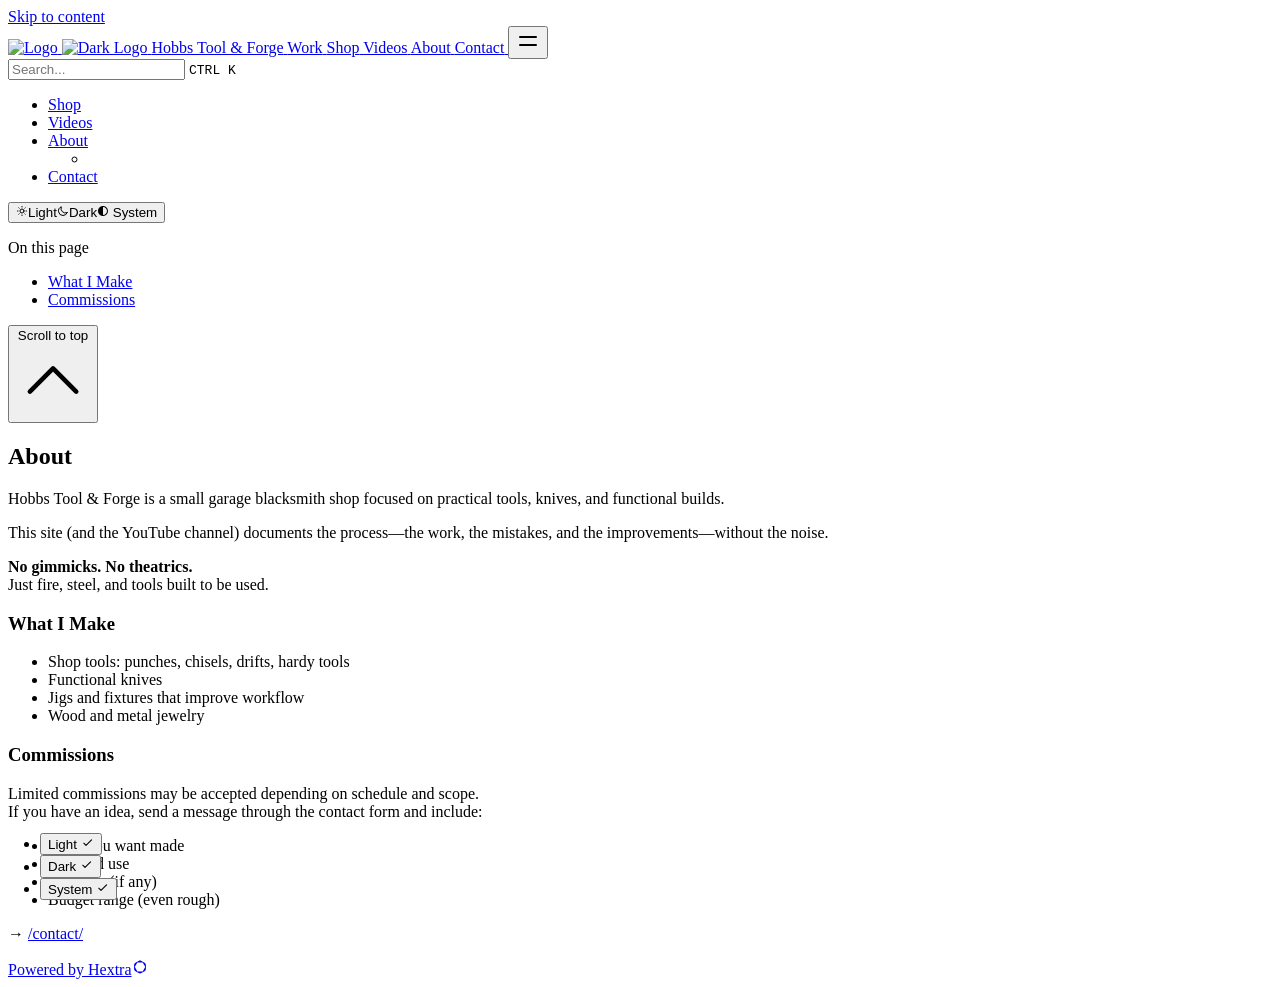
==== public/about/index.html @ 38ca65f3 "Initial Hobbs Tool & Forge site" ====
<!DOCTYPE html>
<html lang="en" dir="ltr"><head><script src="/livereload.js?mindelay=10&amp;v=2&amp;port=1313&amp;path=livereload" data-no-instant defer></script>
  <meta charset="utf-8" />
  <meta name="viewport" content="width=device-width, initial-scale=1.0" /><meta name="robots" content="noindex, nofollow" />
  <link rel="icon shortcut" href="/favicon.ico" sizes="32x32" />
<link rel="icon" href="/favicon.svg" type="image/svg+xml" id="favicon-svg" />
<link rel="icon" href="/favicon-16x16.png" type="image/png" sizes="16x16" />
<link rel="icon" href="/favicon-32x32.png" type="image/png" sizes="32x32" />
<link rel="apple-touch-icon" href="/apple-touch-icon.png" sizes="180x180" />
<link fetchpriority="low" href="/site.webmanifest" rel="manifest" />
<title>About – Hobbs Tool &amp; Forge</title>
  <meta name="description" content="About Hobbs Tool &amp; Forge" /><link rel="canonical" href="http://localhost:1313/about/" itemprop="url" />

<meta property="og:title" content="About">
<meta
  property="og:description"
  content="
    About Hobbs Tool &amp; Forge
  ">
<meta
  property="og:type"
  content="
    website
  ">
<meta property="og:url" content="http://localhost:1313/about/">


  <meta itemprop="name" content="About">
  <meta itemprop="description" content="About Hobbs Tool &amp; Forge">
  <meta itemprop="wordCount" content="110">
  <meta name="twitter:card" content="summary">
  <meta name="twitter:title" content="About">
  <meta name="twitter:description" content="About Hobbs Tool &amp; Forge">
<link href="/css/compiled/main.css" rel="stylesheet" />
    <link href="/css/variables.css" rel="stylesheet" />
    <link href="/css/custom.css" rel="stylesheet" />

  
<script src="/js/main-head.js" integrity=""></script>

  
  
  </head>
<body>
    <a href="#content" class="hx:sr-only hx:focus-visible:not-sr-only hx:focus-visible:fixed hx:focus-visible:z-50 hx:focus-visible:top-2 hx:focus-visible:left-2 hx:focus-visible:bg-primary-500 hx:focus-visible:text-white hx:focus-visible:px-4 hx:focus-visible:py-2 hx:focus-visible:rounded-md hx:focus-visible:text-sm hx:focus-visible:font-medium">Skip to content</a><div class="hextra-nav-container hx:sticky hx:top-0 hx:z-20 hx:w-full hx:bg-transparent hx:print:hidden">
  <div
    class="hextra-nav-container-blur hx:pointer-events-none hx:absolute hx:z-[-1] hx:h-full hx:w-full hx:bg-white hx:dark:bg-dark hx:shadow-[0_2px_4px_rgba(0,0,0,.02),0_1px_0_rgba(0,0,0,.06)] hx:contrast-more:shadow-[0_0_0_1px_#000] hx:dark:shadow-[0_-1px_0_rgba(255,255,255,.1)_inset] hx:contrast-more:dark:shadow-[0_0_0_1px_#fff]"
  ></div>

  <nav class="hextra-max-navbar-width hx:mx-auto hx:flex hx:items-center hx:justify-end hx:gap-2 hx:h-16 hx:px-6">
    <a class="hx:flex hx:items-center hx:hover:opacity-75 hx:ltr:mr-auto hx:rtl:ml-auto" href="/">
    <img class="hx:mr-2 hx:block hx:dark:hidden" src="/images/logo.svg" alt="Logo" height="20" width="20" />
    <img class="hx:mr-2 hx:hidden hx:dark:block" src="/images/logo.svg" alt="Dark Logo" height="20" width="20" />
    <span class="hx:mr-2 hx:font-extrabold hx:inline hx:select-none">Hobbs Tool &amp; Forge</span>
</a>
<a
  title=""
  href="/work"
  
  class="hx:text-sm hx:contrast-more:text-gray-700 hx:contrast-more:dark:text-gray-100 hx:relative hx:-ml-2 hx:hidden hx:whitespace-nowrap hx:p-2 hx:md:inline-flex hx:items-center hx:gap-1 hx:text-gray-600 hx:hover:text-gray-800 hx:dark:text-gray-400 hx:dark:hover:text-gray-200"
><span class="hx:text-center">Work</span>
</a><a
  title=""
  href="/shop"
  
  class="hx:text-sm hx:contrast-more:text-gray-700 hx:contrast-more:dark:text-gray-100 hx:relative hx:-ml-2 hx:hidden hx:whitespace-nowrap hx:p-2 hx:md:inline-flex hx:items-center hx:gap-1 hx:text-gray-600 hx:hover:text-gray-800 hx:dark:text-gray-400 hx:dark:hover:text-gray-200"
><span class="hx:text-center">Shop</span>
</a><a
  title=""
  href="/videos"
  
  class="hx:text-sm hx:contrast-more:text-gray-700 hx:contrast-more:dark:text-gray-100 hx:relative hx:-ml-2 hx:hidden hx:whitespace-nowrap hx:p-2 hx:md:inline-flex hx:items-center hx:gap-1 hx:text-gray-600 hx:hover:text-gray-800 hx:dark:text-gray-400 hx:dark:hover:text-gray-200"
><span class="hx:text-center">Videos</span>
</a><a
  title=""
  href="/about"
  
  class="hx:text-sm hx:contrast-more:text-gray-700 hx:contrast-more:dark:text-gray-100 hx:relative hx:-ml-2 hx:hidden hx:whitespace-nowrap hx:p-2 hx:md:inline-flex hx:items-center hx:gap-1 hx:font-medium"
><span class="hx:text-center">About</span>
</a><a
  title=""
  href="/contact"
  
  class="hx:text-sm hx:contrast-more:text-gray-700 hx:contrast-more:dark:text-gray-100 hx:relative hx:-ml-2 hx:hidden hx:whitespace-nowrap hx:p-2 hx:md:inline-flex hx:items-center hx:gap-1 hx:text-gray-600 hx:hover:text-gray-800 hx:dark:text-gray-400 hx:dark:hover:text-gray-200"
><span class="hx:text-center">Contact</span>
</a><button type="button" aria-label="Menu" aria-expanded="false" class="hextra-hamburger-menu hx:cursor-pointer hx:-mr-2 hx:rounded-sm hx:p-2 hx:active:bg-gray-400/20 hx:md:hidden hx:hextra-focus-visible-inset"><svg height=24 fill="none" viewBox="0 0 24 24" stroke="currentColor"><g><path stroke-linecap="round" stroke-linejoin="round" stroke-width="2" d="M4 8H20"></path></g><g><path stroke-linecap="round" stroke-linejoin="round" stroke-width="2" d="M4 16H20"></path></g></svg></button>
  </nav>
</div>

  <div class='hx:mx-auto hx:flex hextra-max-page-width'>
    <aside class="hextra-sidebar-container hx:flex hx:flex-col hx:print:hidden hx:md:top-16 hx:md:shrink-0 hx:md:w-64 hx:md:self-start hx:max-md:[transform:translate3d(0,-100%,0)] hx:md:sticky">
    <div class="hx:px-4 hx:pt-4 hx:md:hidden">
      <div class="hextra-search-wrapper hx:relative hx:md:w-64">
  <div class="hx:relative hx:flex hx:items-center hx:text-gray-900 hx:contrast-more:text-gray-800 hx:dark:text-gray-300 hx:contrast-more:dark:text-gray-300">
    <input
      placeholder="Search..."
      aria-label="Search..."
      class="hextra-search-input hx:hextra-focus-visible hx:block hx:w-full hx:appearance-none hx:rounded-lg hx:px-3 hx:py-2 hx:transition-colors hx:text-base hx:leading-tight hx:md:text-sm hx:bg-black/[.05] hx:dark:bg-gray-50/10 hx:focus-visible:bg-white hx:dark:focus-visible:bg-dark hx:placeholder:text-gray-500 hx:dark:placeholder:text-gray-400 hx:contrast-more:border hx:contrast-more:border-current"
      type="search"
      autocomplete="off"
      value=""
      spellcheck="false"
    />
    <kbd
      class="hx:absolute hx:my-1.5 hx:select-none hx:ltr:right-1.5 hx:rtl:left-1.5 hx:h-5 hx:rounded-sm hx:bg-white hx:px-1.5 hx:font-mono hx:text-[10px] hx:font-medium hx:text-gray-500 hx:border hx:border-gray-200 hx:dark:border-gray-100/20 hx:dark:bg-dark/50 hx:contrast-more:border-current hx:contrast-more:text-current hx:contrast-more:dark:border-current hx:items-center hx:gap-1 hx:transition-opacity hx:pointer-events-none hx:hidden hx:sm:flex"
    >
      CTRL K
    </kbd>
  </div>

  <div>
    <ul
      class="hextra-search-results hextra-scrollbar hx:hidden hx:border hx:border-gray-200 hx:bg-white hx:text-gray-100 hx:dark:border-neutral-800 hx:dark:bg-neutral-900 hx:absolute hx:top-full hx:z-20 hx:mt-2 hx:overflow-auto hx:overscroll-contain hx:rounded-xl hx:py-2.5 hx:shadow-xl hx:max-h-[min(calc(50vh-11rem-env(safe-area-inset-bottom)),400px)] hx:md:max-h-[min(calc(100vh-5rem-env(safe-area-inset-bottom)),400px)] hx:inset-x-0 hx:ltr:md:left-auto hx:rtl:md:right-auto hx:contrast-more:border hx:contrast-more:border-gray-900 hx:contrast-more:dark:border-gray-50 hx:w-screen hx:min-h-[100px] hx:max-w-[min(calc(100vw-2rem),calc(100%+20rem))]"
      aria-label="Search results"
      style="transition: max-height 0.2s ease 0s;"
    ></ul>
    <div class="hextra-search-status hx:sr-only" aria-live="polite" role="status"></div>
  </div>
</div>

    </div><div class="hextra-scrollbar hx:overflow-y-auto hx:overflow-x-hidden hx:p-4 hx:grow hx:md:h-[calc(100vh-var(--navbar-height)-var(--menu-height))]">
    <ul class="hx:flex hx:flex-col hx:gap-1 hx:md:hidden">
      
      
          <li class=""><div class="hextra-sidebar-item hx:group hx:relative hx:flex hx:items-center" data-active="false">
    <a
      class="hx:flex hx:items-center hx:justify-between hx:gap-2 hx:grow hx:cursor-pointer hx:rounded-sm hx:px-2 hx:py-1.5 hx:text-sm hx:transition-colors [-webkit-tap-highlight-color:transparent] [-webkit-touch-callout:none]
      hx:hextra-focus-visible-inset
        hx:text-gray-500 hx:hover:bg-gray-100 hx:hover:text-gray-900 hx:contrast-more:border hx:contrast-more:border-transparent hx:contrast-more:text-gray-900 hx:contrast-more:hover:border-gray-900 hx:dark:text-neutral-400 hx:dark:hover:bg-primary-100/5 hx:dark:hover:text-gray-50 hx:contrast-more:dark:text-gray-50 hx:contrast-more:dark:hover:border-gray-50"
      href="/shop/"
      
    >
      <span class="hx:min-w-0 [word-break:break-word]">Shop</span>
    </a>
  </div></li>
          <li class=""><div class="hextra-sidebar-item hx:group hx:relative hx:flex hx:items-center" data-active="false">
    <a
      class="hx:flex hx:items-center hx:justify-between hx:gap-2 hx:grow hx:cursor-pointer hx:rounded-sm hx:px-2 hx:py-1.5 hx:text-sm hx:transition-colors [-webkit-tap-highlight-color:transparent] [-webkit-touch-callout:none]
      hx:hextra-focus-visible-inset
        hx:text-gray-500 hx:hover:bg-gray-100 hx:hover:text-gray-900 hx:contrast-more:border hx:contrast-more:border-transparent hx:contrast-more:text-gray-900 hx:contrast-more:hover:border-gray-900 hx:dark:text-neutral-400 hx:dark:hover:bg-primary-100/5 hx:dark:hover:text-gray-50 hx:contrast-more:dark:text-gray-50 hx:contrast-more:dark:hover:border-gray-50"
      href="/videos/"
      
    >
      <span class="hx:min-w-0 [word-break:break-word]">Videos</span>
    </a>
  </div></li>
          <li class="open"><div class="hextra-sidebar-item hx:group hx:relative hx:flex hx:items-center" data-active="true">
    <a
      class="hx:flex hx:items-center hx:justify-between hx:gap-2 hx:grow hx:cursor-pointer hx:rounded-sm hx:px-2 hx:py-1.5 hx:text-sm hx:transition-colors [-webkit-tap-highlight-color:transparent] [-webkit-touch-callout:none]
      hx:hextra-focus-visible-inset
        hextra-sidebar-active-item hx:bg-primary-100 hx:font-semibold hx:text-primary-800 hx:contrast-more:border hx:contrast-more:border-primary-500 hx:dark:bg-primary-400/10 hx:dark:text-primary-600 hx:contrast-more:dark:border-primary-500"
      href="/about/"
      
    >
      <span class="hx:min-w-0 [word-break:break-word]">About</span>
    </a>
  </div>
  
    <ul class='hx:flex hx:flex-col hx:gap-1 hx:relative hx:before:absolute hx:before:inset-y-1 hx:before:w-px hx:before:bg-gray-200 hx:before:content-[""] hx:dark:before:bg-neutral-800 hx:ltr:pl-3 hx:ltr:before:left-0 hx:rtl:pr-3 hx:rtl:before:right-0 hx:ltr:ml-3 hx:rtl:mr-3'><li>
              <a
                href="#"
                class="hx:flex hx:rounded-sm hx:px-2 hx:py-1.5 hx:text-sm hx:transition-colors [word-break:break-word] hx:cursor-pointer [-webkit-tap-highlight-color:transparent] [-webkit-touch-callout:none] hx:contrast-more:border hx:gap-2 hx:before:opacity-25 hx:before:content-['#'] hx:text-gray-500 hx:hover:bg-gray-100 hx:hover:text-gray-900 hx:dark:text-neutral-400 hx:dark:hover:bg-primary-100/5 hx:dark:hover:text-gray-50 hx:contrast-more:text-gray-900 hx:contrast-more:dark:text-gray-50 hx:contrast-more:border-transparent hx:contrast-more:hover:border-gray-900 hx:contrast-more:dark:hover:border-gray-50"
              ></a>
            </li>
          </ul>
  </li>
          <li class=""><div class="hextra-sidebar-item hx:group hx:relative hx:flex hx:items-center" data-active="false">
    <a
      class="hx:flex hx:items-center hx:justify-between hx:gap-2 hx:grow hx:cursor-pointer hx:rounded-sm hx:px-2 hx:py-1.5 hx:text-sm hx:transition-colors [-webkit-tap-highlight-color:transparent] [-webkit-touch-callout:none]
      hx:hextra-focus-visible-inset
        hx:text-gray-500 hx:hover:bg-gray-100 hx:hover:text-gray-900 hx:contrast-more:border hx:contrast-more:border-transparent hx:contrast-more:text-gray-900 hx:contrast-more:hover:border-gray-900 hx:dark:text-neutral-400 hx:dark:hover:bg-primary-100/5 hx:dark:hover:text-gray-50 hx:contrast-more:dark:text-gray-50 hx:contrast-more:dark:hover:border-gray-50"
      href="/contact/"
      
    >
      <span class="hx:min-w-0 [word-break:break-word]">Contact</span>
    </a>
  </div></li>
    </ul>

    <ul class="hx:flex hx:flex-col hx:gap-1 hx:max-md:hidden">
        
        
      </ul>
    </div>
  
  
    <div class="  hx:sticky hx:bottom-0 hx:max-h-(--menu-height) hx:bg-white hx:dark:bg-dark hx:mx-4 hx:py-4 hx:shadow-[0_-12px_16px_#fff] hx:flex hx:items-center hx:gap-2 hx:border-gray-200 hx:dark:border-neutral-800 hx:dark:shadow-[0_-12px_16px_#111] hx:contrast-more:border-neutral-400 hx:contrast-more:shadow-none hx:contrast-more:dark:shadow-none hx:border-t" data-toggle-animation="show"><div class="hx:flex hx:grow hx:flex-col"><div class="hx:flex hx:justify-items-start hx:group" data-theme="light">
  <button
    title="Change theme"
    data-state="closed"
    data-location="bottom"
    class="hextra-theme-toggle hx:cursor-pointer hx:rounded-md hx:text-left hx:font-medium hx:h-7 hx:px-2 hx:text-xs hx:hover:bg-gray-100 hx:hover:text-gray-900 hx:dark:hover:bg-primary-100/5 hx:dark:hover:text-gray-50 hx:font-medium hx:text-gray-600 hx:transition-colors hx:dark:text-gray-400 hx:grow"
    type="button"
    aria-label="Change theme"
    aria-expanded="false"
    aria-haspopup="menu"
  >
    <div class="hx:flex hx:items-center hx:gap-2 hx:capitalize"><svg height=12 class="hx:group-data-[theme=dark]:hidden hx:group-data-[theme=system]:hidden" xmlns="http://www.w3.org/2000/svg" fill="none" viewBox="0 0 24 24" stroke-width="2" stroke="currentColor" aria-hidden="true"><path stroke-linecap="round" stroke-linejoin="round" d="M12 3v1m0 16v1m9-9h-1M4 12H3m15.364 6.364l-.707-.707M6.343 6.343l-.707-.707m12.728 0l-.707.707M6.343 17.657l-.707.707M16 12a4 4 0 11-8 0 4 4 0 018 0z"/></svg><span class="hx:group-data-[theme=dark]:hidden hx:group-data-[theme=system]:hidden">Light</span><svg height=12 class="hx:group-data-[theme=light]:hidden hx:group-data-[theme=system]:hidden" xmlns="http://www.w3.org/2000/svg" fill="none" viewBox="0 0 24 24" stroke-width="2" stroke="currentColor" aria-hidden="true"><path stroke-linecap="round" stroke-linejoin="round" d="M20.354 15.354A9 9 0 018.646 3.646 9.003 9.003 0 0012 21a9.003 9.003 0 008.354-5.646z"/></svg><span class="hx:group-data-[theme=light]:hidden hx:group-data-[theme=system]:hidden">Dark</span><svg height=12 class="hx:group-data-[theme=dark]:hidden hx:group-data-[theme=light]:hidden" xmlns="http://www.w3.org/2000/svg" viewBox="0 0 24 24"  fill="currentColor">
  <path d="M 11.996094,2 C 6.4986225,2.0192368 2.03125,6.5024993 2.03125,12 c 0,5.497501 4.4673725,9.980763 9.964844,10 H 12 12.0039 c 5.497471,-0.01924 9.964844,-4.502499 9.964844,-10 0,-5.4975007 -4.467373,-9.9807632 -9.964844,-10 H 12 Z M 12,4 c 4.417218,0.017598 7.96875,3.5822356 7.96875,8 0,4.417764 -3.551532,7.982402 -7.96875,8 z" />
</svg>
<span class="hx:group-data-[theme=dark]:hidden hx:group-data-[theme=light]:hidden">System</span></div>
  </button>
  <ul
    class="hextra-theme-toggle-options hx:hidden hx:z-20 hx:max-h-64 hx:overflow-auto hx:rounded-lg hx:border hx:border-gray-200 hx:bg-white hx:p-1 hx:text-sm hx:shadow-lg hx:dark:border-neutral-700 hx:dark:bg-neutral-900"
    style="position: fixed; inset: auto auto 0px 0px; margin: 0px; min-width: 100px;"
    data-theme="light"
    role="menu"
  >
    <li role="none" class="hx:flex hx:flex-col">
      <button
        type="button"
        role="menuitemradio"
        aria-checked="true"
        tabindex="-1"
        data-item="light"
        class="hx:text-gray-700 hx:dark:text-gray-300 hx:hover:bg-gray-100 hx:hover:text-gray-900 hx:dark:hover:bg-neutral-800 hx:dark:hover:text-gray-100 hx:relative hx:cursor-pointer hx:whitespace-nowrap hx:rounded-sm hx:py-1.5 hx:transition-colors hx:ltr:pl-3 hx:ltr:pr-9 hx:rtl:pr-3 hx:rtl:pl-9 hx:text-left hx:w-full hx:bg-transparent hx:border-0"
      >
        Light
         <span class="hx:absolute hx:inset-y-0 hx:flex hx:items-center hx:ltr:right-3 hx:rtl:left-3 hx:group-data-[theme=dark]:hidden hx:group-data-[theme=system]:hidden"><svg height=1em width=1em xmlns="http://www.w3.org/2000/svg" fill="none" viewBox="0 0 24 24" stroke-width="2" stroke="currentColor" aria-hidden="true"><path stroke-linecap="round" stroke-linejoin="round" d="M5 13l4 4L19 7"/></svg></span>
      </button>
    </li>
    <li role="none" class="hx:flex hx:flex-col">
      <button
        type="button"
        role="menuitemradio"
        aria-checked="false"
        tabindex="-1"
        data-item="dark"
        class="hx:text-gray-700 hx:dark:text-gray-300 hx:hover:bg-gray-100 hx:hover:text-gray-900 hx:dark:hover:bg-neutral-800 hx:dark:hover:text-gray-100 hx:relative hx:cursor-pointer hx:whitespace-nowrap hx:rounded-sm hx:py-1.5 hx:transition-colors hx:ltr:pl-3 hx:ltr:pr-9 hx:rtl:pr-3 hx:rtl:pl-9 hx:text-left hx:w-full hx:bg-transparent hx:border-0"
      >
        Dark
         <span class="hx:absolute hx:inset-y-0 hx:flex hx:items-center hx:ltr:right-3 hx:rtl:left-3 hx:group-data-[theme=light]:hidden hx:group-data-[theme=system]:hidden"><svg height=1em width=1em xmlns="http://www.w3.org/2000/svg" fill="none" viewBox="0 0 24 24" stroke-width="2" stroke="currentColor" aria-hidden="true"><path stroke-linecap="round" stroke-linejoin="round" d="M5 13l4 4L19 7"/></svg></span>
      </button>
    </li>
    <li role="none" class="hx:flex hx:flex-col">
      <button
        type="button"
        role="menuitemradio"
        aria-checked="false"
        tabindex="-1"
        data-item="system"
        class="hx:text-gray-700 hx:dark:text-gray-300 hx:hover:bg-gray-100 hx:hover:text-gray-900 hx:dark:hover:bg-neutral-800 hx:dark:hover:text-gray-100 hx:relative hx:cursor-pointer hx:whitespace-nowrap hx:rounded-sm hx:py-1.5 hx:transition-colors hx:ltr:pl-3 hx:ltr:pr-9 hx:rtl:pr-3 hx:rtl:pl-9 hx:text-left hx:w-full hx:bg-transparent hx:border-0"
      >
        System
         <span class="hx:absolute hx:inset-y-0 hx:flex hx:items-center hx:ltr:right-3 hx:rtl:left-3 hx:group-data-[theme=dark]:hidden hx:group-data-[theme=light]:hidden"><svg height=1em width=1em xmlns="http://www.w3.org/2000/svg" fill="none" viewBox="0 0 24 24" stroke-width="2" stroke="currentColor" aria-hidden="true"><path stroke-linecap="round" stroke-linejoin="round" d="M5 13l4 4L19 7"/></svg></span>
      </button>
    </li>
  </ul>
</div>
</div></div></aside>
    
<nav class="hextra-toc hx:order-last hx:hidden hx:w-64 hx:shrink-0 hx:xl:block hx:print:hidden hx:px-4" aria-label="Table of contents">
    <div class="hextra-scrollbar hx:sticky hx:top-16 hx:overflow-y-auto hx:pr-4 hx:pt-6 hx:text-sm [hyphens:auto] hx:max-h-[calc(100vh-var(--navbar-height)-env(safe-area-inset-bottom))] hx:ltr:-mr-4 hx:rtl:-ml-4"><p class="hx:mb-4 hx:font-semibold hx:tracking-tight">On this page</p><ul>
      <li class="hx:my-2 hx:scroll-my-6 hx:scroll-py-6">
        <a class="hx:ltr:pl-4 hx:rtl:pr-4 hx:inline-block hx:rounded-sm hx:text-gray-500 hx:hover:text-gray-900 hx:dark:text-gray-400 hx:dark:hover:text-gray-300 hx:contrast-more:text-gray-900 hx:contrast-more:underline hx:contrast-more:dark:text-gray-50 hx:w-full hx:wrap-break-word hx:hextra-focus-visible-inset" href="#what-i-make">What I Make
        </a>
      </li>
      <li class="hx:my-2 hx:scroll-my-6 hx:scroll-py-6">
        <a class="hx:ltr:pl-4 hx:rtl:pr-4 hx:inline-block hx:rounded-sm hx:text-gray-500 hx:hover:text-gray-900 hx:dark:text-gray-400 hx:dark:hover:text-gray-300 hx:contrast-more:text-gray-900 hx:contrast-more:underline hx:contrast-more:dark:text-gray-50 hx:w-full hx:wrap-break-word hx:hextra-focus-visible-inset" href="#commissions">Commissions
        </a>
      </li></ul>
      <div class="hx:mt-8 hx:border-t hx:bg-white hx:pt-8 hx:shadow-[0_-12px_16px_white] hx:dark:bg-dark hx:dark:shadow-[0_-12px_16px_#111] hx:sticky hx:bottom-0 hx:flex hx:flex-col hx:items-start hx:gap-2 hx:pb-8 hx:border-gray-200 hx:dark:border-neutral-800 hx:contrast-more:border-t hx:contrast-more:border-neutral-400 hx:contrast-more:shadow-none hx:contrast-more:dark:border-neutral-400">
        <button id="backToTop" tabindex="-1" onClick="scrollUp();" class="hx:cursor-pointer hx:transition-all hx:duration-75 hx:opacity-0 hx:text-xs hx:font-medium hx:text-gray-500 hx:hover:text-gray-900 hx:dark:text-gray-400 hx:dark:hover:text-gray-100 hx:contrast-more:text-gray-800 hx:contrast-more:dark:text-gray-50">
          <span>Scroll to top</span>
          <svg xmlns="http://www.w3.org/2000/svg" fill="none" viewBox="0 0 24 24" stroke-width="1.5" stroke="currentColor" aria-hidden="true" focusable="false" class="hx:inline hx:ltr:ml-1 hx:rtl:mr-1 hx:h-3.5 hx:w-3.5 hx:rounded-full hx:border hx:border-gray-500 hx:hover:border-gray-900 hx:dark:border-gray-400 hx:dark:hover:border-gray-100 hx:contrast-more:border-gray-800 hx:contrast-more:dark:border-gray-50">
            <path stroke-linecap="round" stroke-linejoin="round" d="M4.5 15.75l7.5-7.5 7.5 7.5" />
          </svg>
        </button>
      </div>
    </div>
  </nav>


    <article class="hx:w-full hx:break-words hx:flex hx:min-h-[calc(100vh-var(--navbar-height))] hx:min-w-0 hx:justify-center hx:pb-8 hx:pr-[calc(env(safe-area-inset-right)-1.5rem)]">
      <main id="content" class="hx:w-full hx:min-w-0 hextra-max-content-width hx:px-6 hx:pt-4 hx:md:px-12">
        
        <div class="content">
          <h1>About</h1>
          <p>Hobbs Tool &amp; Forge is a small garage blacksmith shop focused on practical tools, knives, and functional builds.</p>
<p>This site (and the YouTube channel) documents the process—the work, the mistakes, and the improvements—without the noise.</p>
<p><strong>No gimmicks. No theatrics.</strong><br>
Just fire, steel, and tools built to be used.</p>
<h3>What I Make<span class="hx:absolute hx:-mt-20" id="what-i-make"></span>
    <a href="#what-i-make" class="subheading-anchor" aria-label="Permalink for this section"></a></h3><ul>
<li>Shop tools: punches, chisels, drifts, hardy tools</li>
<li>Functional knives</li>
<li>Jigs and fixtures that improve workflow</li>
<li>Wood and metal jewelry</li>
</ul>
<h3>Commissions<span class="hx:absolute hx:-mt-20" id="commissions"></span>
    <a href="#commissions" class="subheading-anchor" aria-label="Permalink for this section"></a></h3><p>Limited commissions may be accepted depending on schedule and scope.<br>
If you have an idea, send a message through the contact form and include:</p>
<ul>
<li>What you want made</li>
<li>Intended use</li>
<li>Timeline (if any)</li>
<li>Budget range (even rough)</li>
</ul>
<p>→ <a href="/contact/">/contact/</a></p>

        </div>
        <div class="hx:mt-16"></div>
        <div class="hx:mt-16"></div>
        
      </main>
    </article>
  </div>

      <footer class="hextra-footer hx:bg-gray-100 hx:pb-[env(safe-area-inset-bottom)] hx:dark:bg-neutral-900 hx:print:bg-transparent"><div class="hextra-custom-footer hextra-max-footer-width hx:pl-[max(env(safe-area-inset-left),1.5rem)] hx:pr-[max(env(safe-area-inset-right),1.5rem)] hx:text-gray-600 hx:dark:text-gray-400"></div><div
      class="hextra-max-footer-width hx:mx-auto hx:flex hx:justify-center hx:py-12 hx:pl-[max(env(safe-area-inset-left),1.5rem)] hx:pr-[max(env(safe-area-inset-right),1.5rem)] hx:text-gray-600 hx:dark:text-gray-400 hx:md:justify-start"
    >
      <div class="hx:flex hx:w-full hx:flex-col hx:items-center hx:sm:items-start"><div class="hx:font-semibold"><a class="hx:flex hx:text-sm hx:items-center hx:gap-1 hx:text-current" target="_blank" rel="noopener noreferrer" title="Hextra GitHub Homepage" href="https://github.com/imfing/hextra">
    <span>Powered by Hextra<svg height=1em class="hx:inline-block hx:ltr:ml-1 hx:rtl:mr-1 hx:align-[-2.5px]" viewBox="0 0 180 180" xmlns="http://www.w3.org/2000/svg" fill="currentColor"><path fill-rule="evenodd" clip-rule="evenodd" d="m 105.50024,22.224647 c -9.59169,-5.537563 -21.40871,-5.537563 -31.000093,0 L 39.054693,42.689119 C 29.463353,48.226675 23.55484,58.460531 23.55484,69.535642 v 40.928918 c 0,11.07542 5.908513,21.3092 15.499853,26.84652 l 35.445453,20.46446 c 9.591313,5.53732 21.408404,5.53732 31.000094,0 l 35.44507,-20.46446 c 9.59131,-5.53732 15.49985,-15.7711 15.49985,-26.84652 V 69.535642 c 0,-11.075111 -5.90854,-21.308967 -15.49985,-26.846523 z M 34.112797,85.737639 c -1.384445,2.397827 -1.384445,5.352099 0,7.749927 l 24.781554,42.922974 c 1.38437,2.39783 3.942853,3.87496 6.711592,3.87496 h 49.563107 c 2.76905,0 5.3273,-1.47713 6.71144,-3.87496 l 24.78194,-42.922974 c 1.38414,-2.397828 1.38414,-5.3521 0,-7.749927 L 121.88049,42.814746 c -1.38414,-2.397828 -3.94239,-3.874964 -6.71144,-3.874964 H 65.605944 c -2.768739,0 -5.327223,1.477059 -6.711592,3.874964 z" style="stroke-width:0.774993" /></svg></span>
  </a></div></div>
    </div></footer>
    
    <script defer src="/js/main.js" integrity=""></script>
<script defer src="/js/flexsearch.9f5b5908f93ae86f1ecd4b043b799f580c2d1654e703dd9357d568ac41b2547a.js" integrity="sha256-n1tZCPk66G8ezUsEO3mfWAwtFlTnA92TV9VorEGyVHo=" crossorigin="anonymous"></script>
        <script defer src="/en.search.js" integrity=""></script>
  </body>
</html>
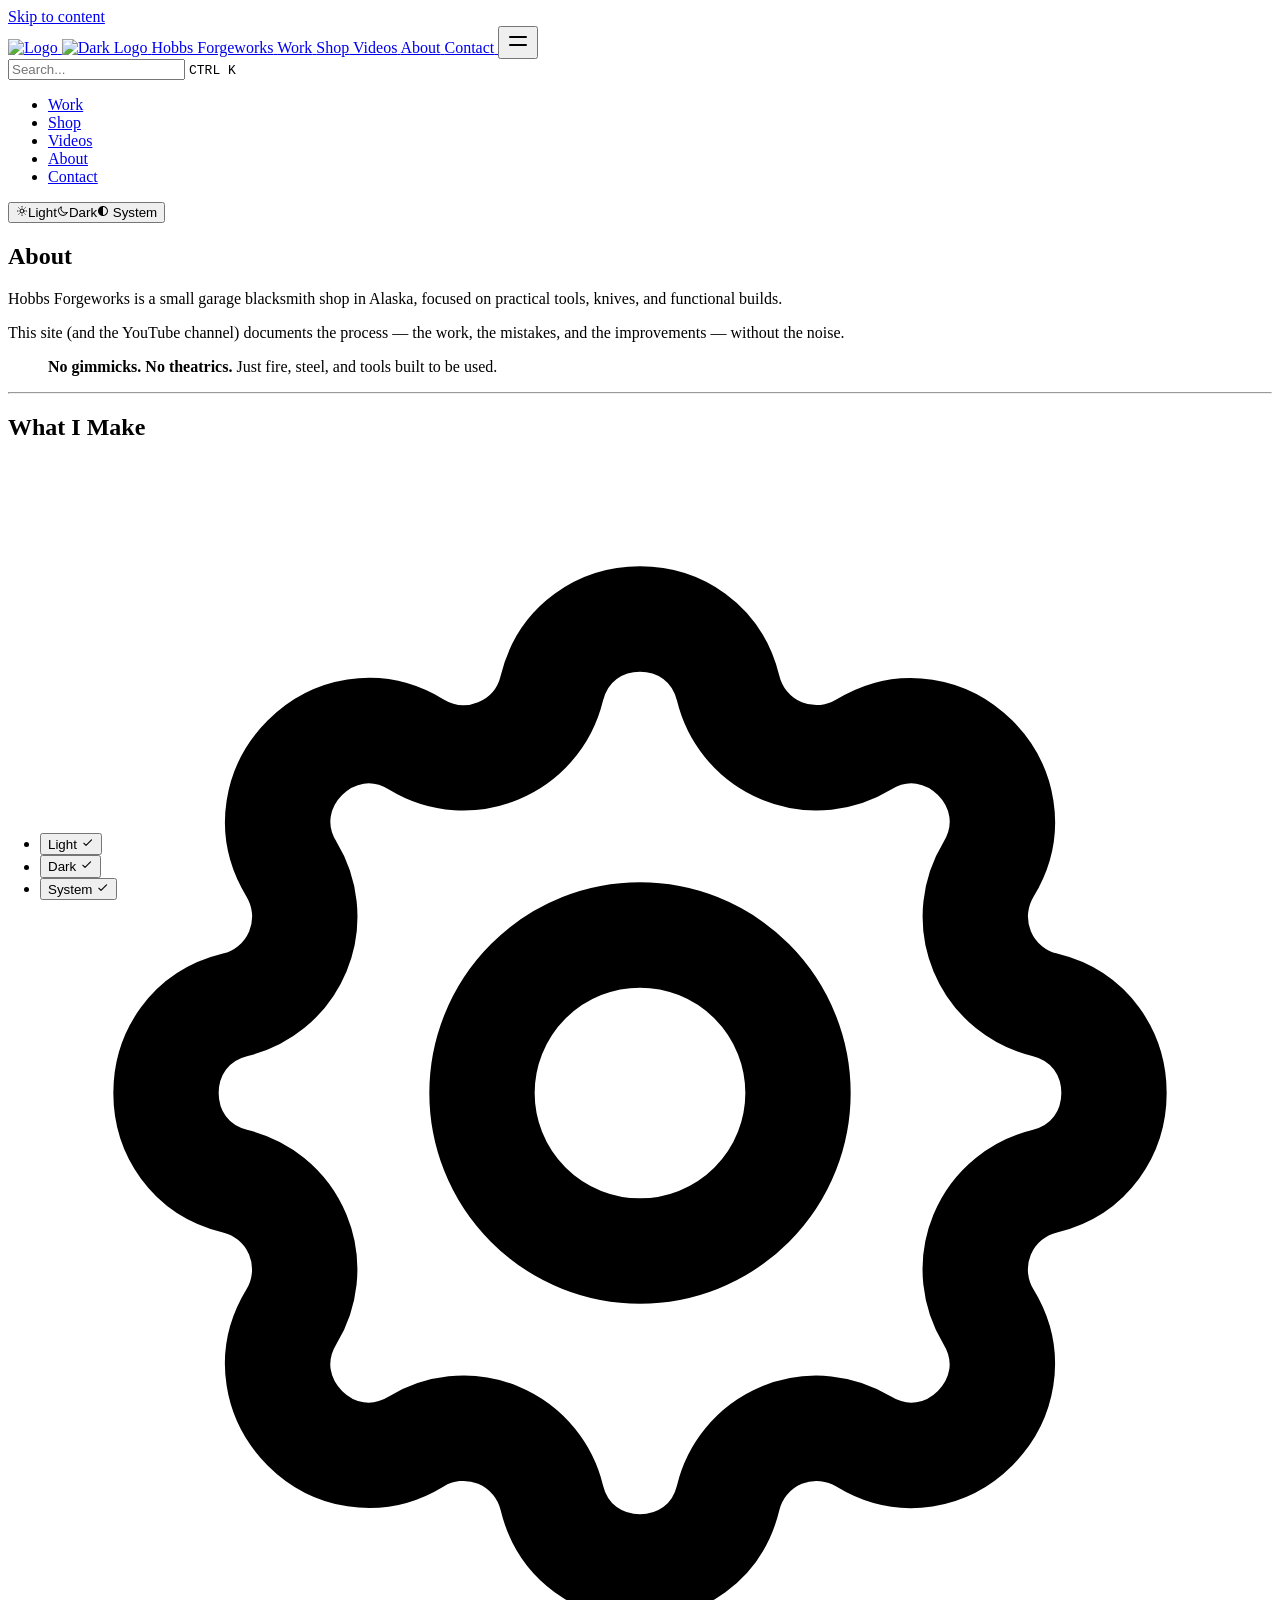
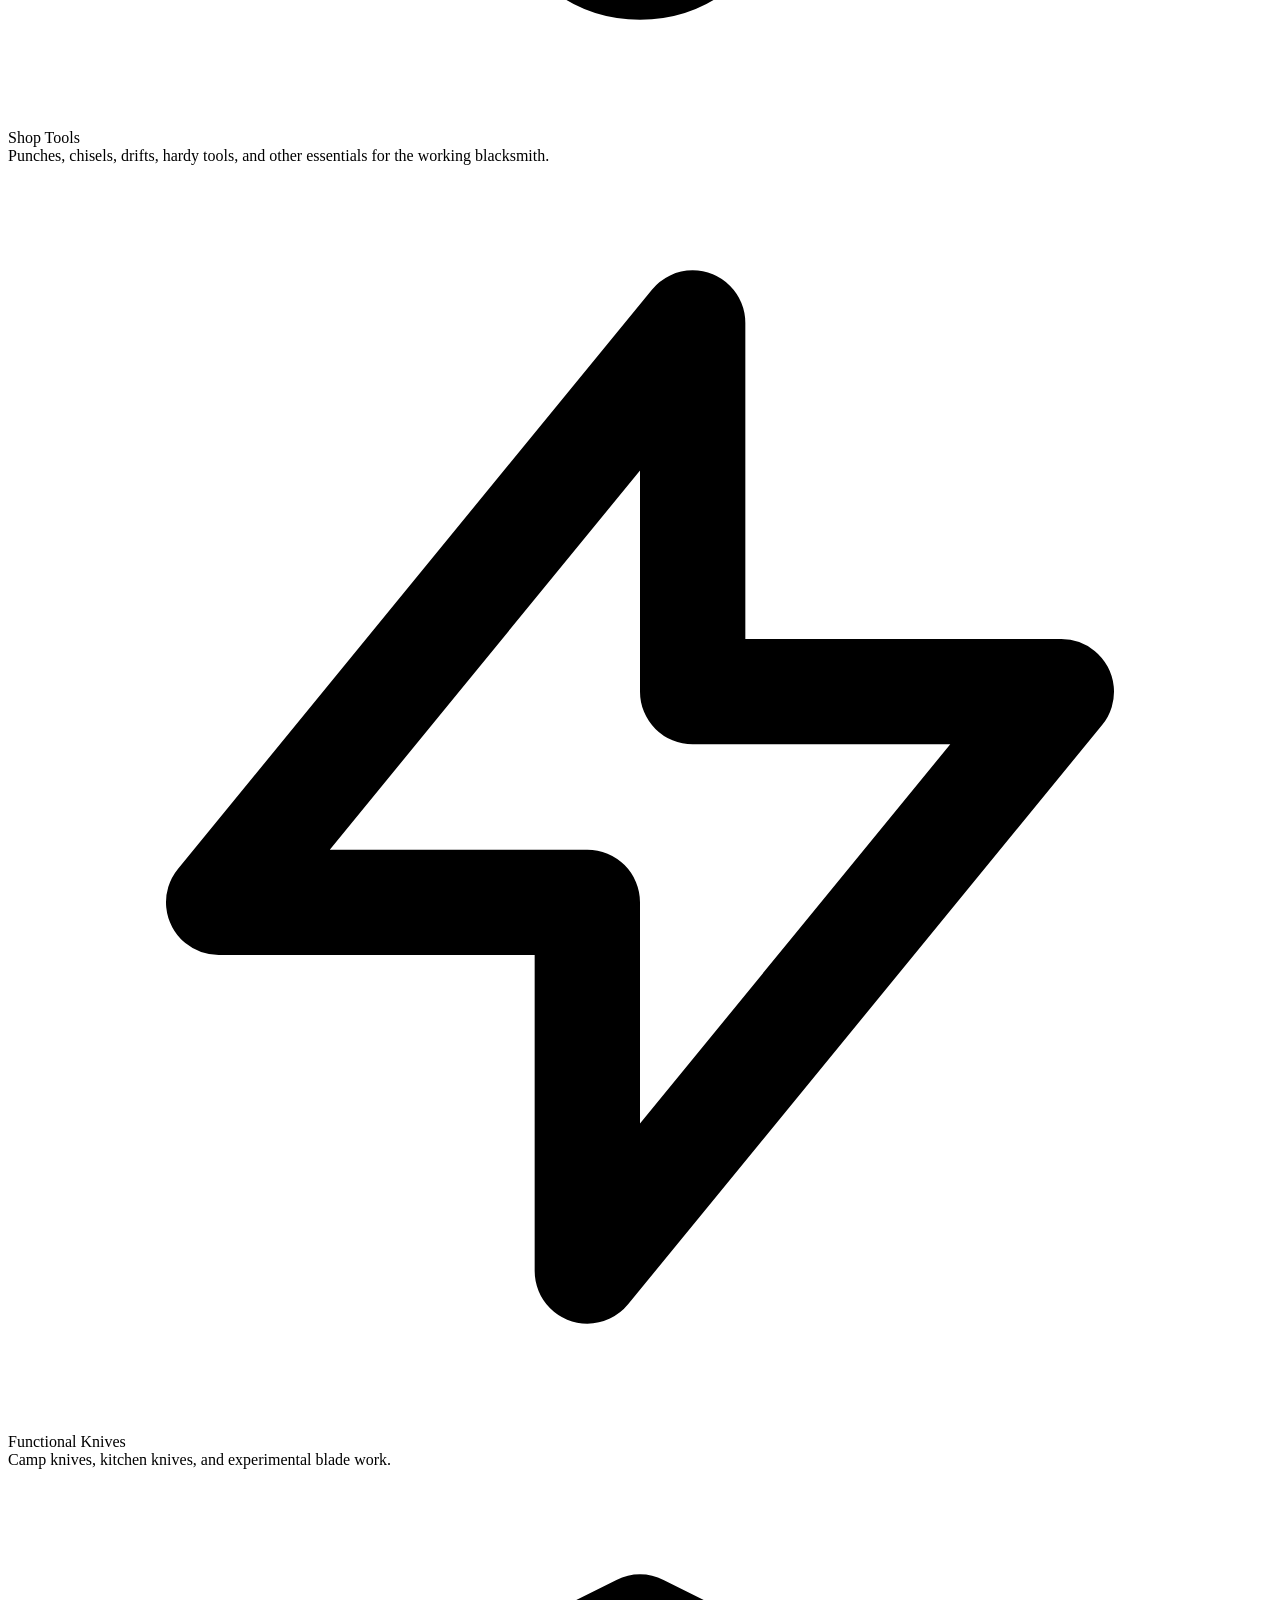
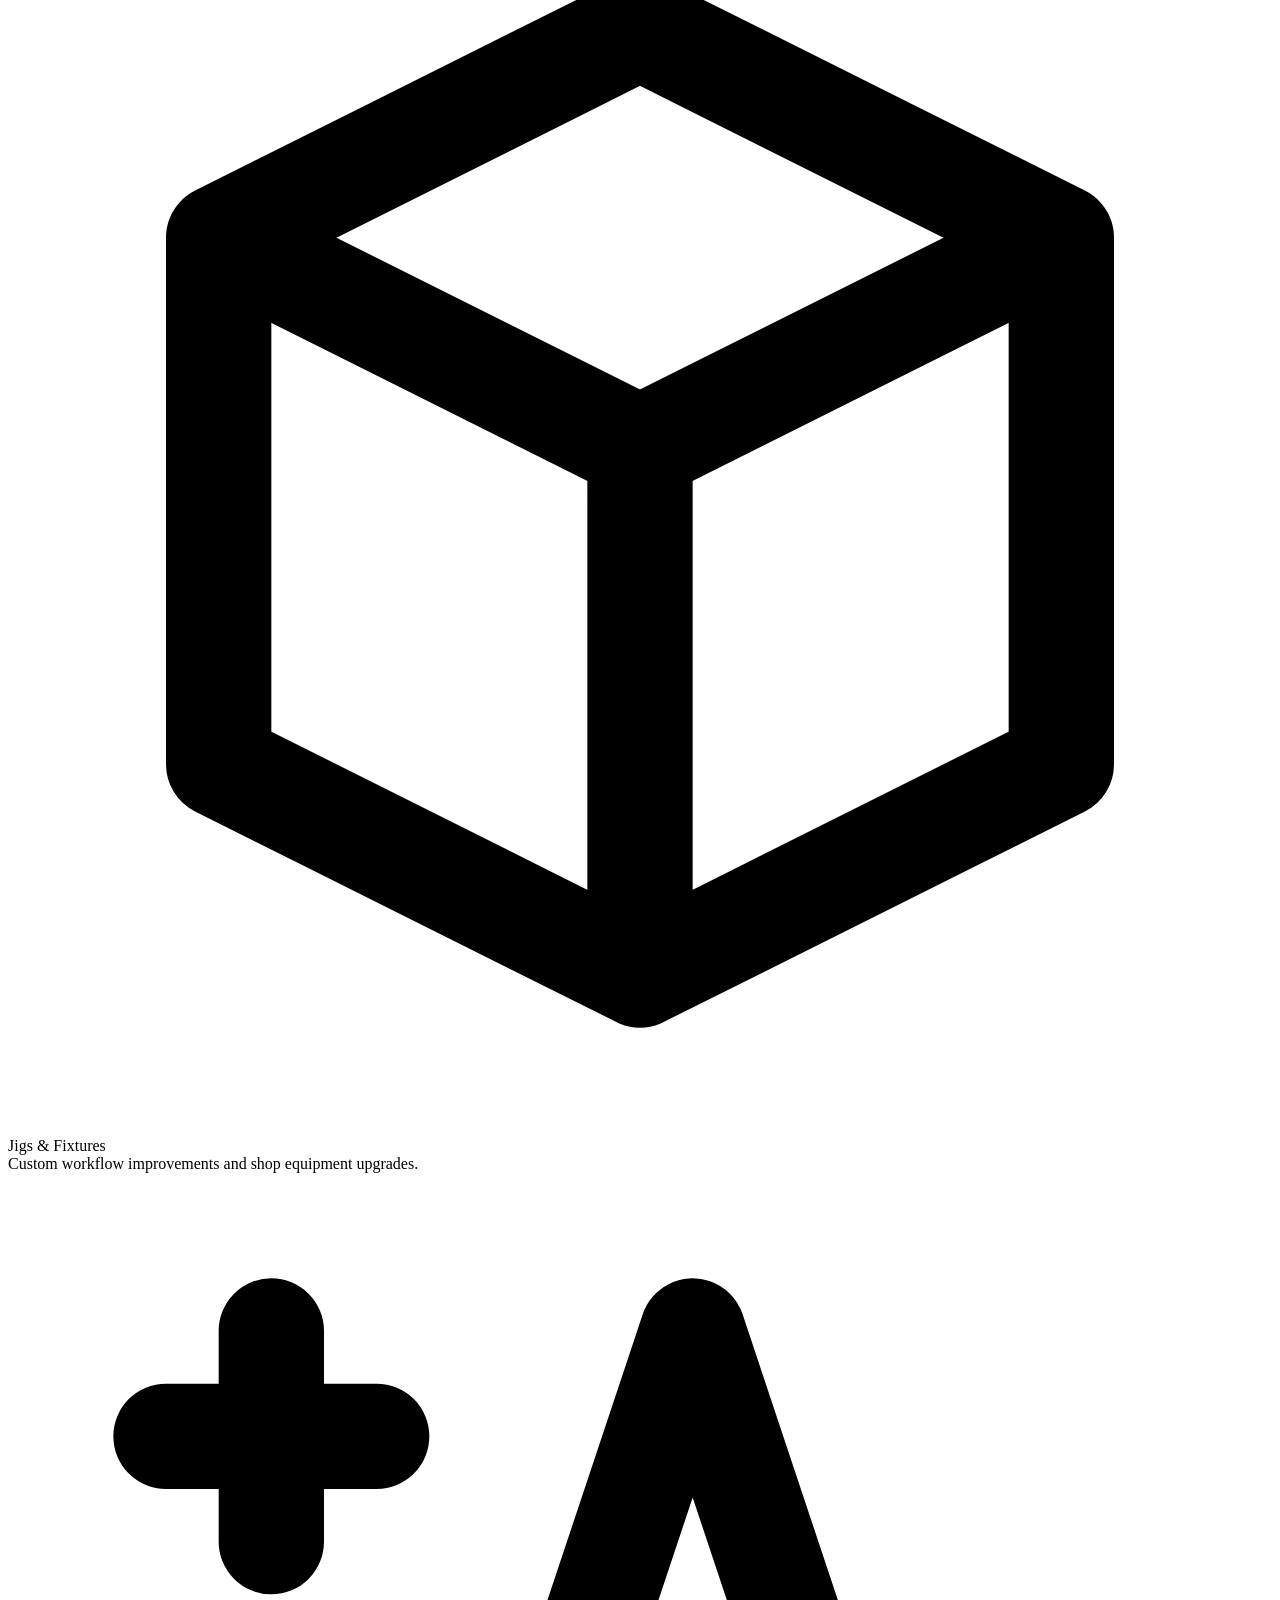
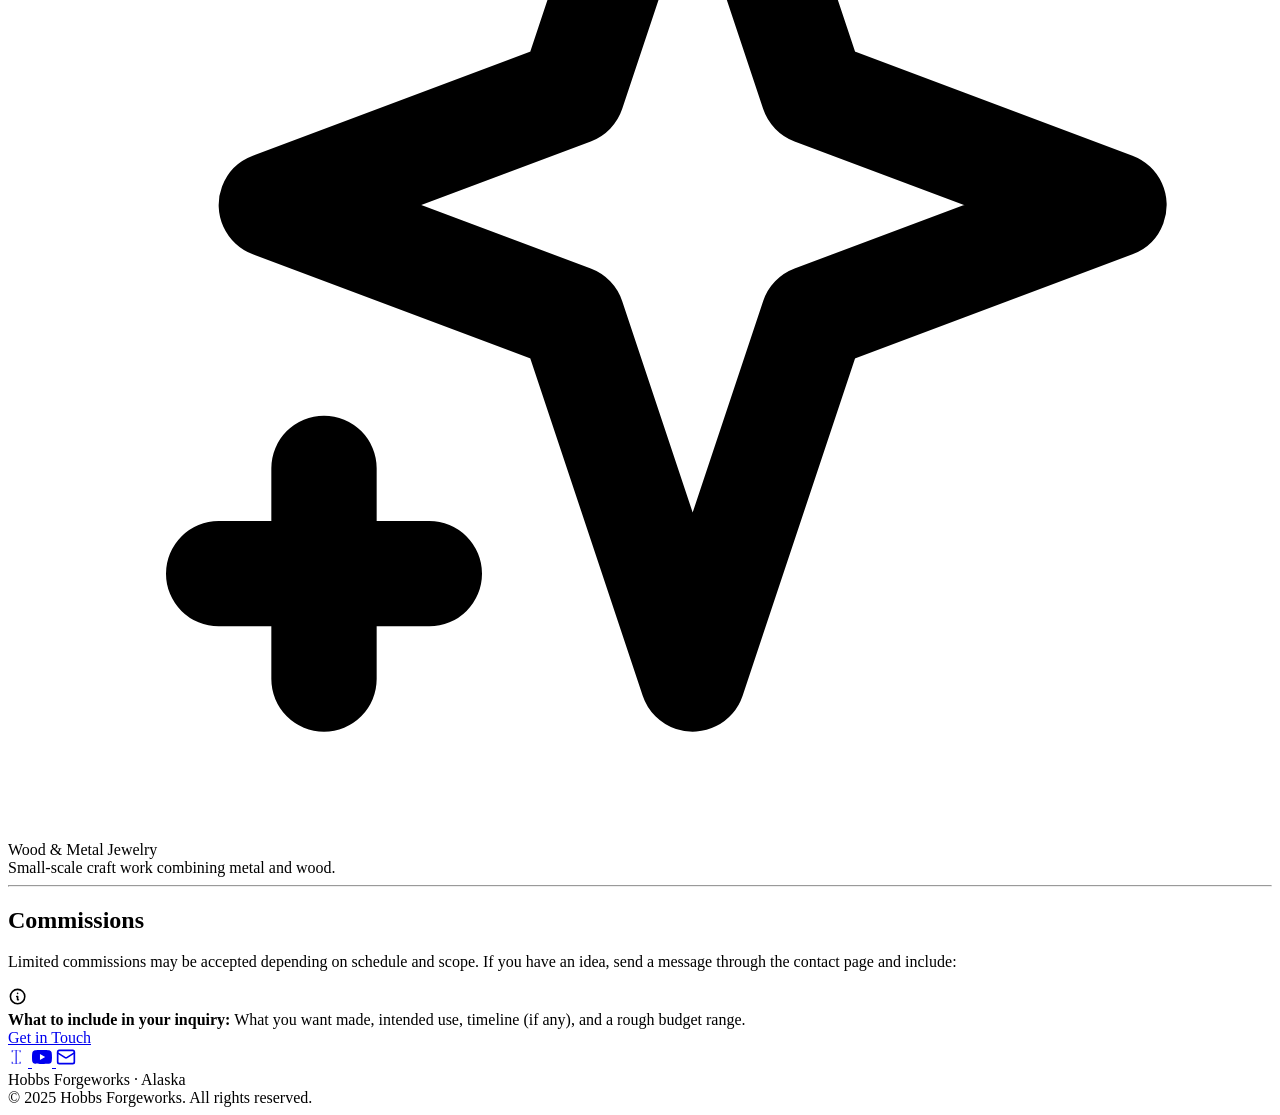
==== commit 55d29956: "Rename 'Hobbs Tool & Forge' to 'Hobbs Forgeworks' site-wide Updated all 11 references across 9 sourc" ====
--- a/public/about/index.html
+++ b/public/about/index.html
@@ -1,321 +1,39 @@
-<!DOCTYPE html>
-<html lang="en" dir="ltr"><head><script src="/livereload.js?mindelay=10&amp;v=2&amp;port=1313&amp;path=livereload" data-no-instant defer></script>
-  <meta charset="utf-8" />
-  <meta name="viewport" content="width=device-width, initial-scale=1.0" /><meta name="robots" content="noindex, nofollow" />
-  <link rel="icon shortcut" href="/favicon.ico" sizes="32x32" />
-<link rel="icon" href="/favicon.svg" type="image/svg+xml" id="favicon-svg" />
-<link rel="icon" href="/favicon-16x16.png" type="image/png" sizes="16x16" />
-<link rel="icon" href="/favicon-32x32.png" type="image/png" sizes="32x32" />
-<link rel="apple-touch-icon" href="/apple-touch-icon.png" sizes="180x180" />
-<link fetchpriority="low" href="/site.webmanifest" rel="manifest" />
-<title>About – Hobbs Tool &amp; Forge</title>
-  <meta name="description" content="About Hobbs Tool &amp; Forge" /><link rel="canonical" href="http://localhost:1313/about/" itemprop="url" />
-
-<meta property="og:title" content="About">
-<meta
-  property="og:description"
-  content="
-    About Hobbs Tool &amp; Forge
-  ">
-<meta
-  property="og:type"
-  content="
+<!doctype html><html lang=en dir=ltr><head><meta charset=utf-8><meta name=viewport content="width=device-width,initial-scale=1"><meta name=robots content="index, follow"><link rel="icon shortcut" href=/favicon.ico sizes=32x32><link rel=icon href=/favicon.svg type=image/svg+xml id=favicon-svg><link rel=icon href=/favicon-16x16.png type=image/png sizes=16x16><link rel=icon href=/favicon-32x32.png type=image/png sizes=32x32><link rel=apple-touch-icon href=/apple-touch-icon.png sizes=180x180><link fetchpriority=low href=/site.webmanifest rel=manifest><title>About – Hobbs Forgeworks</title>
+<meta name=description content="About Hobbs Forgeworks"><link rel=canonical href=https://hobbsalaska.com/about/ itemprop=url><meta property="og:title" content="About"><meta property="og:description" content="
+    About Hobbs Forgeworks
+  "><meta property="og:type" content="
     website
-  ">
-<meta property="og:url" content="http://localhost:1313/about/">
-
-
-  <meta itemprop="name" content="About">
-  <meta itemprop="description" content="About Hobbs Tool &amp; Forge">
-  <meta itemprop="wordCount" content="110">
-  <meta name="twitter:card" content="summary">
-  <meta name="twitter:title" content="About">
-  <meta name="twitter:description" content="About Hobbs Tool &amp; Forge">
-<link href="/css/compiled/main.css" rel="stylesheet" />
-    <link href="/css/variables.css" rel="stylesheet" />
-    <link href="/css/custom.css" rel="stylesheet" />
-
-  
-<script src="/js/main-head.js" integrity=""></script>
-
-  
-  
-  </head>
-<body>
-    <a href="#content" class="hx:sr-only hx:focus-visible:not-sr-only hx:focus-visible:fixed hx:focus-visible:z-50 hx:focus-visible:top-2 hx:focus-visible:left-2 hx:focus-visible:bg-primary-500 hx:focus-visible:text-white hx:focus-visible:px-4 hx:focus-visible:py-2 hx:focus-visible:rounded-md hx:focus-visible:text-sm hx:focus-visible:font-medium">Skip to content</a><div class="hextra-nav-container hx:sticky hx:top-0 hx:z-20 hx:w-full hx:bg-transparent hx:print:hidden">
-  <div
-    class="hextra-nav-container-blur hx:pointer-events-none hx:absolute hx:z-[-1] hx:h-full hx:w-full hx:bg-white hx:dark:bg-dark hx:shadow-[0_2px_4px_rgba(0,0,0,.02),0_1px_0_rgba(0,0,0,.06)] hx:contrast-more:shadow-[0_0_0_1px_#000] hx:dark:shadow-[0_-1px_0_rgba(255,255,255,.1)_inset] hx:contrast-more:dark:shadow-[0_0_0_1px_#fff]"
-  ></div>
-
-  <nav class="hextra-max-navbar-width hx:mx-auto hx:flex hx:items-center hx:justify-end hx:gap-2 hx:h-16 hx:px-6">
-    <a class="hx:flex hx:items-center hx:hover:opacity-75 hx:ltr:mr-auto hx:rtl:ml-auto" href="/">
-    <img class="hx:mr-2 hx:block hx:dark:hidden" src="/images/logo.svg" alt="Logo" height="20" width="20" />
-    <img class="hx:mr-2 hx:hidden hx:dark:block" src="/images/logo.svg" alt="Dark Logo" height="20" width="20" />
-    <span class="hx:mr-2 hx:font-extrabold hx:inline hx:select-none">Hobbs Tool &amp; Forge</span>
-</a>
-<a
-  title=""
-  href="/work"
-  
-  class="hx:text-sm hx:contrast-more:text-gray-700 hx:contrast-more:dark:text-gray-100 hx:relative hx:-ml-2 hx:hidden hx:whitespace-nowrap hx:p-2 hx:md:inline-flex hx:items-center hx:gap-1 hx:text-gray-600 hx:hover:text-gray-800 hx:dark:text-gray-400 hx:dark:hover:text-gray-200"
-><span class="hx:text-center">Work</span>
-</a><a
-  title=""
-  href="/shop"
-  
-  class="hx:text-sm hx:contrast-more:text-gray-700 hx:contrast-more:dark:text-gray-100 hx:relative hx:-ml-2 hx:hidden hx:whitespace-nowrap hx:p-2 hx:md:inline-flex hx:items-center hx:gap-1 hx:text-gray-600 hx:hover:text-gray-800 hx:dark:text-gray-400 hx:dark:hover:text-gray-200"
-><span class="hx:text-center">Shop</span>
-</a><a
-  title=""
-  href="/videos"
-  
-  class="hx:text-sm hx:contrast-more:text-gray-700 hx:contrast-more:dark:text-gray-100 hx:relative hx:-ml-2 hx:hidden hx:whitespace-nowrap hx:p-2 hx:md:inline-flex hx:items-center hx:gap-1 hx:text-gray-600 hx:hover:text-gray-800 hx:dark:text-gray-400 hx:dark:hover:text-gray-200"
-><span class="hx:text-center">Videos</span>
-</a><a
-  title=""
-  href="/about"
-  
-  class="hx:text-sm hx:contrast-more:text-gray-700 hx:contrast-more:dark:text-gray-100 hx:relative hx:-ml-2 hx:hidden hx:whitespace-nowrap hx:p-2 hx:md:inline-flex hx:items-center hx:gap-1 hx:font-medium"
-><span class="hx:text-center">About</span>
-</a><a
-  title=""
-  href="/contact"
-  
-  class="hx:text-sm hx:contrast-more:text-gray-700 hx:contrast-more:dark:text-gray-100 hx:relative hx:-ml-2 hx:hidden hx:whitespace-nowrap hx:p-2 hx:md:inline-flex hx:items-center hx:gap-1 hx:text-gray-600 hx:hover:text-gray-800 hx:dark:text-gray-400 hx:dark:hover:text-gray-200"
-><span class="hx:text-center">Contact</span>
-</a><button type="button" aria-label="Menu" aria-expanded="false" class="hextra-hamburger-menu hx:cursor-pointer hx:-mr-2 hx:rounded-sm hx:p-2 hx:active:bg-gray-400/20 hx:md:hidden hx:hextra-focus-visible-inset"><svg height=24 fill="none" viewBox="0 0 24 24" stroke="currentColor"><g><path stroke-linecap="round" stroke-linejoin="round" stroke-width="2" d="M4 8H20"></path></g><g><path stroke-linecap="round" stroke-linejoin="round" stroke-width="2" d="M4 16H20"></path></g></svg></button>
-  </nav>
-</div>
-
-  <div class='hx:mx-auto hx:flex hextra-max-page-width'>
-    <aside class="hextra-sidebar-container hx:flex hx:flex-col hx:print:hidden hx:md:top-16 hx:md:shrink-0 hx:md:w-64 hx:md:self-start hx:max-md:[transform:translate3d(0,-100%,0)] hx:md:sticky">
-    <div class="hx:px-4 hx:pt-4 hx:md:hidden">
-      <div class="hextra-search-wrapper hx:relative hx:md:w-64">
-  <div class="hx:relative hx:flex hx:items-center hx:text-gray-900 hx:contrast-more:text-gray-800 hx:dark:text-gray-300 hx:contrast-more:dark:text-gray-300">
-    <input
-      placeholder="Search..."
-      aria-label="Search..."
-      class="hextra-search-input hx:hextra-focus-visible hx:block hx:w-full hx:appearance-none hx:rounded-lg hx:px-3 hx:py-2 hx:transition-colors hx:text-base hx:leading-tight hx:md:text-sm hx:bg-black/[.05] hx:dark:bg-gray-50/10 hx:focus-visible:bg-white hx:dark:focus-visible:bg-dark hx:placeholder:text-gray-500 hx:dark:placeholder:text-gray-400 hx:contrast-more:border hx:contrast-more:border-current"
-      type="search"
-      autocomplete="off"
-      value=""
-      spellcheck="false"
-    />
-    <kbd
-      class="hx:absolute hx:my-1.5 hx:select-none hx:ltr:right-1.5 hx:rtl:left-1.5 hx:h-5 hx:rounded-sm hx:bg-white hx:px-1.5 hx:font-mono hx:text-[10px] hx:font-medium hx:text-gray-500 hx:border hx:border-gray-200 hx:dark:border-gray-100/20 hx:dark:bg-dark/50 hx:contrast-more:border-current hx:contrast-more:text-current hx:contrast-more:dark:border-current hx:items-center hx:gap-1 hx:transition-opacity hx:pointer-events-none hx:hidden hx:sm:flex"
-    >
-      CTRL K
-    </kbd>
-  </div>
-
-  <div>
-    <ul
-      class="hextra-search-results hextra-scrollbar hx:hidden hx:border hx:border-gray-200 hx:bg-white hx:text-gray-100 hx:dark:border-neutral-800 hx:dark:bg-neutral-900 hx:absolute hx:top-full hx:z-20 hx:mt-2 hx:overflow-auto hx:overscroll-contain hx:rounded-xl hx:py-2.5 hx:shadow-xl hx:max-h-[min(calc(50vh-11rem-env(safe-area-inset-bottom)),400px)] hx:md:max-h-[min(calc(100vh-5rem-env(safe-area-inset-bottom)),400px)] hx:inset-x-0 hx:ltr:md:left-auto hx:rtl:md:right-auto hx:contrast-more:border hx:contrast-more:border-gray-900 hx:contrast-more:dark:border-gray-50 hx:w-screen hx:min-h-[100px] hx:max-w-[min(calc(100vw-2rem),calc(100%+20rem))]"
-      aria-label="Search results"
-      style="transition: max-height 0.2s ease 0s;"
-    ></ul>
-    <div class="hextra-search-status hx:sr-only" aria-live="polite" role="status"></div>
-  </div>
-</div>
-
-    </div><div class="hextra-scrollbar hx:overflow-y-auto hx:overflow-x-hidden hx:p-4 hx:grow hx:md:h-[calc(100vh-var(--navbar-height)-var(--menu-height))]">
-    <ul class="hx:flex hx:flex-col hx:gap-1 hx:md:hidden">
-      
-      
-          <li class=""><div class="hextra-sidebar-item hx:group hx:relative hx:flex hx:items-center" data-active="false">
-    <a
-      class="hx:flex hx:items-center hx:justify-between hx:gap-2 hx:grow hx:cursor-pointer hx:rounded-sm hx:px-2 hx:py-1.5 hx:text-sm hx:transition-colors [-webkit-tap-highlight-color:transparent] [-webkit-touch-callout:none]
-      hx:hextra-focus-visible-inset
-        hx:text-gray-500 hx:hover:bg-gray-100 hx:hover:text-gray-900 hx:contrast-more:border hx:contrast-more:border-transparent hx:contrast-more:text-gray-900 hx:contrast-more:hover:border-gray-900 hx:dark:text-neutral-400 hx:dark:hover:bg-primary-100/5 hx:dark:hover:text-gray-50 hx:contrast-more:dark:text-gray-50 hx:contrast-more:dark:hover:border-gray-50"
-      href="/shop/"
-      
-    >
-      <span class="hx:min-w-0 [word-break:break-word]">Shop</span>
-    </a>
-  </div></li>
-          <li class=""><div class="hextra-sidebar-item hx:group hx:relative hx:flex hx:items-center" data-active="false">
-    <a
-      class="hx:flex hx:items-center hx:justify-between hx:gap-2 hx:grow hx:cursor-pointer hx:rounded-sm hx:px-2 hx:py-1.5 hx:text-sm hx:transition-colors [-webkit-tap-highlight-color:transparent] [-webkit-touch-callout:none]
-      hx:hextra-focus-visible-inset
-        hx:text-gray-500 hx:hover:bg-gray-100 hx:hover:text-gray-900 hx:contrast-more:border hx:contrast-more:border-transparent hx:contrast-more:text-gray-900 hx:contrast-more:hover:border-gray-900 hx:dark:text-neutral-400 hx:dark:hover:bg-primary-100/5 hx:dark:hover:text-gray-50 hx:contrast-more:dark:text-gray-50 hx:contrast-more:dark:hover:border-gray-50"
-      href="/videos/"
-      
-    >
-      <span class="hx:min-w-0 [word-break:break-word]">Videos</span>
-    </a>
-  </div></li>
-          <li class="open"><div class="hextra-sidebar-item hx:group hx:relative hx:flex hx:items-center" data-active="true">
-    <a
-      class="hx:flex hx:items-center hx:justify-between hx:gap-2 hx:grow hx:cursor-pointer hx:rounded-sm hx:px-2 hx:py-1.5 hx:text-sm hx:transition-colors [-webkit-tap-highlight-color:transparent] [-webkit-touch-callout:none]
-      hx:hextra-focus-visible-inset
-        hextra-sidebar-active-item hx:bg-primary-100 hx:font-semibold hx:text-primary-800 hx:contrast-more:border hx:contrast-more:border-primary-500 hx:dark:bg-primary-400/10 hx:dark:text-primary-600 hx:contrast-more:dark:border-primary-500"
-      href="/about/"
-      
-    >
-      <span class="hx:min-w-0 [word-break:break-word]">About</span>
-    </a>
-  </div>
-  
-    <ul class='hx:flex hx:flex-col hx:gap-1 hx:relative hx:before:absolute hx:before:inset-y-1 hx:before:w-px hx:before:bg-gray-200 hx:before:content-[""] hx:dark:before:bg-neutral-800 hx:ltr:pl-3 hx:ltr:before:left-0 hx:rtl:pr-3 hx:rtl:before:right-0 hx:ltr:ml-3 hx:rtl:mr-3'><li>
-              <a
-                href="#"
-                class="hx:flex hx:rounded-sm hx:px-2 hx:py-1.5 hx:text-sm hx:transition-colors [word-break:break-word] hx:cursor-pointer [-webkit-tap-highlight-color:transparent] [-webkit-touch-callout:none] hx:contrast-more:border hx:gap-2 hx:before:opacity-25 hx:before:content-['#'] hx:text-gray-500 hx:hover:bg-gray-100 hx:hover:text-gray-900 hx:dark:text-neutral-400 hx:dark:hover:bg-primary-100/5 hx:dark:hover:text-gray-50 hx:contrast-more:text-gray-900 hx:contrast-more:dark:text-gray-50 hx:contrast-more:border-transparent hx:contrast-more:hover:border-gray-900 hx:contrast-more:dark:hover:border-gray-50"
-              ></a>
-            </li>
-          </ul>
-  </li>
-          <li class=""><div class="hextra-sidebar-item hx:group hx:relative hx:flex hx:items-center" data-active="false">
-    <a
-      class="hx:flex hx:items-center hx:justify-between hx:gap-2 hx:grow hx:cursor-pointer hx:rounded-sm hx:px-2 hx:py-1.5 hx:text-sm hx:transition-colors [-webkit-tap-highlight-color:transparent] [-webkit-touch-callout:none]
-      hx:hextra-focus-visible-inset
-        hx:text-gray-500 hx:hover:bg-gray-100 hx:hover:text-gray-900 hx:contrast-more:border hx:contrast-more:border-transparent hx:contrast-more:text-gray-900 hx:contrast-more:hover:border-gray-900 hx:dark:text-neutral-400 hx:dark:hover:bg-primary-100/5 hx:dark:hover:text-gray-50 hx:contrast-more:dark:text-gray-50 hx:contrast-more:dark:hover:border-gray-50"
-      href="/contact/"
-      
-    >
-      <span class="hx:min-w-0 [word-break:break-word]">Contact</span>
-    </a>
-  </div></li>
-    </ul>
-
-    <ul class="hx:flex hx:flex-col hx:gap-1 hx:max-md:hidden">
-        
-        
-      </ul>
-    </div>
-  
-  
-    <div class="  hx:sticky hx:bottom-0 hx:max-h-(--menu-height) hx:bg-white hx:dark:bg-dark hx:mx-4 hx:py-4 hx:shadow-[0_-12px_16px_#fff] hx:flex hx:items-center hx:gap-2 hx:border-gray-200 hx:dark:border-neutral-800 hx:dark:shadow-[0_-12px_16px_#111] hx:contrast-more:border-neutral-400 hx:contrast-more:shadow-none hx:contrast-more:dark:shadow-none hx:border-t" data-toggle-animation="show"><div class="hx:flex hx:grow hx:flex-col"><div class="hx:flex hx:justify-items-start hx:group" data-theme="light">
-  <button
-    title="Change theme"
-    data-state="closed"
-    data-location="bottom"
-    class="hextra-theme-toggle hx:cursor-pointer hx:rounded-md hx:text-left hx:font-medium hx:h-7 hx:px-2 hx:text-xs hx:hover:bg-gray-100 hx:hover:text-gray-900 hx:dark:hover:bg-primary-100/5 hx:dark:hover:text-gray-50 hx:font-medium hx:text-gray-600 hx:transition-colors hx:dark:text-gray-400 hx:grow"
-    type="button"
-    aria-label="Change theme"
-    aria-expanded="false"
-    aria-haspopup="menu"
-  >
-    <div class="hx:flex hx:items-center hx:gap-2 hx:capitalize"><svg height=12 class="hx:group-data-[theme=dark]:hidden hx:group-data-[theme=system]:hidden" xmlns="http://www.w3.org/2000/svg" fill="none" viewBox="0 0 24 24" stroke-width="2" stroke="currentColor" aria-hidden="true"><path stroke-linecap="round" stroke-linejoin="round" d="M12 3v1m0 16v1m9-9h-1M4 12H3m15.364 6.364l-.707-.707M6.343 6.343l-.707-.707m12.728 0l-.707.707M6.343 17.657l-.707.707M16 12a4 4 0 11-8 0 4 4 0 018 0z"/></svg><span class="hx:group-data-[theme=dark]:hidden hx:group-data-[theme=system]:hidden">Light</span><svg height=12 class="hx:group-data-[theme=light]:hidden hx:group-data-[theme=system]:hidden" xmlns="http://www.w3.org/2000/svg" fill="none" viewBox="0 0 24 24" stroke-width="2" stroke="currentColor" aria-hidden="true"><path stroke-linecap="round" stroke-linejoin="round" d="M20.354 15.354A9 9 0 018.646 3.646 9.003 9.003 0 0012 21a9.003 9.003 0 008.354-5.646z"/></svg><span class="hx:group-data-[theme=light]:hidden hx:group-data-[theme=system]:hidden">Dark</span><svg height=12 class="hx:group-data-[theme=dark]:hidden hx:group-data-[theme=light]:hidden" xmlns="http://www.w3.org/2000/svg" viewBox="0 0 24 24"  fill="currentColor">
-  <path d="M 11.996094,2 C 6.4986225,2.0192368 2.03125,6.5024993 2.03125,12 c 0,5.497501 4.4673725,9.980763 9.964844,10 H 12 12.0039 c 5.497471,-0.01924 9.964844,-4.502499 9.964844,-10 0,-5.4975007 -4.467373,-9.9807632 -9.964844,-10 H 12 Z M 12,4 c 4.417218,0.017598 7.96875,3.5822356 7.96875,8 0,4.417764 -3.551532,7.982402 -7.96875,8 z" />
-</svg>
-<span class="hx:group-data-[theme=dark]:hidden hx:group-data-[theme=light]:hidden">System</span></div>
-  </button>
-  <ul
-    class="hextra-theme-toggle-options hx:hidden hx:z-20 hx:max-h-64 hx:overflow-auto hx:rounded-lg hx:border hx:border-gray-200 hx:bg-white hx:p-1 hx:text-sm hx:shadow-lg hx:dark:border-neutral-700 hx:dark:bg-neutral-900"
-    style="position: fixed; inset: auto auto 0px 0px; margin: 0px; min-width: 100px;"
-    data-theme="light"
-    role="menu"
-  >
-    <li role="none" class="hx:flex hx:flex-col">
-      <button
-        type="button"
-        role="menuitemradio"
-        aria-checked="true"
-        tabindex="-1"
-        data-item="light"
-        class="hx:text-gray-700 hx:dark:text-gray-300 hx:hover:bg-gray-100 hx:hover:text-gray-900 hx:dark:hover:bg-neutral-800 hx:dark:hover:text-gray-100 hx:relative hx:cursor-pointer hx:whitespace-nowrap hx:rounded-sm hx:py-1.5 hx:transition-colors hx:ltr:pl-3 hx:ltr:pr-9 hx:rtl:pr-3 hx:rtl:pl-9 hx:text-left hx:w-full hx:bg-transparent hx:border-0"
-      >
-        Light
-         <span class="hx:absolute hx:inset-y-0 hx:flex hx:items-center hx:ltr:right-3 hx:rtl:left-3 hx:group-data-[theme=dark]:hidden hx:group-data-[theme=system]:hidden"><svg height=1em width=1em xmlns="http://www.w3.org/2000/svg" fill="none" viewBox="0 0 24 24" stroke-width="2" stroke="currentColor" aria-hidden="true"><path stroke-linecap="round" stroke-linejoin="round" d="M5 13l4 4L19 7"/></svg></span>
-      </button>
-    </li>
-    <li role="none" class="hx:flex hx:flex-col">
-      <button
-        type="button"
-        role="menuitemradio"
-        aria-checked="false"
-        tabindex="-1"
-        data-item="dark"
-        class="hx:text-gray-700 hx:dark:text-gray-300 hx:hover:bg-gray-100 hx:hover:text-gray-900 hx:dark:hover:bg-neutral-800 hx:dark:hover:text-gray-100 hx:relative hx:cursor-pointer hx:whitespace-nowrap hx:rounded-sm hx:py-1.5 hx:transition-colors hx:ltr:pl-3 hx:ltr:pr-9 hx:rtl:pr-3 hx:rtl:pl-9 hx:text-left hx:w-full hx:bg-transparent hx:border-0"
-      >
-        Dark
-         <span class="hx:absolute hx:inset-y-0 hx:flex hx:items-center hx:ltr:right-3 hx:rtl:left-3 hx:group-data-[theme=light]:hidden hx:group-data-[theme=system]:hidden"><svg height=1em width=1em xmlns="http://www.w3.org/2000/svg" fill="none" viewBox="0 0 24 24" stroke-width="2" stroke="currentColor" aria-hidden="true"><path stroke-linecap="round" stroke-linejoin="round" d="M5 13l4 4L19 7"/></svg></span>
-      </button>
-    </li>
-    <li role="none" class="hx:flex hx:flex-col">
-      <button
-        type="button"
-        role="menuitemradio"
-        aria-checked="false"
-        tabindex="-1"
-        data-item="system"
-        class="hx:text-gray-700 hx:dark:text-gray-300 hx:hover:bg-gray-100 hx:hover:text-gray-900 hx:dark:hover:bg-neutral-800 hx:dark:hover:text-gray-100 hx:relative hx:cursor-pointer hx:whitespace-nowrap hx:rounded-sm hx:py-1.5 hx:transition-colors hx:ltr:pl-3 hx:ltr:pr-9 hx:rtl:pr-3 hx:rtl:pl-9 hx:text-left hx:w-full hx:bg-transparent hx:border-0"
-      >
-        System
-         <span class="hx:absolute hx:inset-y-0 hx:flex hx:items-center hx:ltr:right-3 hx:rtl:left-3 hx:group-data-[theme=dark]:hidden hx:group-data-[theme=light]:hidden"><svg height=1em width=1em xmlns="http://www.w3.org/2000/svg" fill="none" viewBox="0 0 24 24" stroke-width="2" stroke="currentColor" aria-hidden="true"><path stroke-linecap="round" stroke-linejoin="round" d="M5 13l4 4L19 7"/></svg></span>
-      </button>
-    </li>
-  </ul>
-</div>
-</div></div></aside>
-    
-<nav class="hextra-toc hx:order-last hx:hidden hx:w-64 hx:shrink-0 hx:xl:block hx:print:hidden hx:px-4" aria-label="Table of contents">
-    <div class="hextra-scrollbar hx:sticky hx:top-16 hx:overflow-y-auto hx:pr-4 hx:pt-6 hx:text-sm [hyphens:auto] hx:max-h-[calc(100vh-var(--navbar-height)-env(safe-area-inset-bottom))] hx:ltr:-mr-4 hx:rtl:-ml-4"><p class="hx:mb-4 hx:font-semibold hx:tracking-tight">On this page</p><ul>
-      <li class="hx:my-2 hx:scroll-my-6 hx:scroll-py-6">
-        <a class="hx:ltr:pl-4 hx:rtl:pr-4 hx:inline-block hx:rounded-sm hx:text-gray-500 hx:hover:text-gray-900 hx:dark:text-gray-400 hx:dark:hover:text-gray-300 hx:contrast-more:text-gray-900 hx:contrast-more:underline hx:contrast-more:dark:text-gray-50 hx:w-full hx:wrap-break-word hx:hextra-focus-visible-inset" href="#what-i-make">What I Make
-        </a>
-      </li>
-      <li class="hx:my-2 hx:scroll-my-6 hx:scroll-py-6">
-        <a class="hx:ltr:pl-4 hx:rtl:pr-4 hx:inline-block hx:rounded-sm hx:text-gray-500 hx:hover:text-gray-900 hx:dark:text-gray-400 hx:dark:hover:text-gray-300 hx:contrast-more:text-gray-900 hx:contrast-more:underline hx:contrast-more:dark:text-gray-50 hx:w-full hx:wrap-break-word hx:hextra-focus-visible-inset" href="#commissions">Commissions
-        </a>
-      </li></ul>
-      <div class="hx:mt-8 hx:border-t hx:bg-white hx:pt-8 hx:shadow-[0_-12px_16px_white] hx:dark:bg-dark hx:dark:shadow-[0_-12px_16px_#111] hx:sticky hx:bottom-0 hx:flex hx:flex-col hx:items-start hx:gap-2 hx:pb-8 hx:border-gray-200 hx:dark:border-neutral-800 hx:contrast-more:border-t hx:contrast-more:border-neutral-400 hx:contrast-more:shadow-none hx:contrast-more:dark:border-neutral-400">
-        <button id="backToTop" tabindex="-1" onClick="scrollUp();" class="hx:cursor-pointer hx:transition-all hx:duration-75 hx:opacity-0 hx:text-xs hx:font-medium hx:text-gray-500 hx:hover:text-gray-900 hx:dark:text-gray-400 hx:dark:hover:text-gray-100 hx:contrast-more:text-gray-800 hx:contrast-more:dark:text-gray-50">
-          <span>Scroll to top</span>
-          <svg xmlns="http://www.w3.org/2000/svg" fill="none" viewBox="0 0 24 24" stroke-width="1.5" stroke="currentColor" aria-hidden="true" focusable="false" class="hx:inline hx:ltr:ml-1 hx:rtl:mr-1 hx:h-3.5 hx:w-3.5 hx:rounded-full hx:border hx:border-gray-500 hx:hover:border-gray-900 hx:dark:border-gray-400 hx:dark:hover:border-gray-100 hx:contrast-more:border-gray-800 hx:contrast-more:dark:border-gray-50">
-            <path stroke-linecap="round" stroke-linejoin="round" d="M4.5 15.75l7.5-7.5 7.5 7.5" />
-          </svg>
-        </button>
-      </div>
-    </div>
-  </nav>
-
-
-    <article class="hx:w-full hx:break-words hx:flex hx:min-h-[calc(100vh-var(--navbar-height))] hx:min-w-0 hx:justify-center hx:pb-8 hx:pr-[calc(env(safe-area-inset-right)-1.5rem)]">
-      <main id="content" class="hx:w-full hx:min-w-0 hextra-max-content-width hx:px-6 hx:pt-4 hx:md:px-12">
-        
-        <div class="content">
-          <h1>About</h1>
-          <p>Hobbs Tool &amp; Forge is a small garage blacksmith shop focused on practical tools, knives, and functional builds.</p>
-<p>This site (and the YouTube channel) documents the process—the work, the mistakes, and the improvements—without the noise.</p>
-<p><strong>No gimmicks. No theatrics.</strong><br>
-Just fire, steel, and tools built to be used.</p>
-<h3>What I Make<span class="hx:absolute hx:-mt-20" id="what-i-make"></span>
-    <a href="#what-i-make" class="subheading-anchor" aria-label="Permalink for this section"></a></h3><ul>
-<li>Shop tools: punches, chisels, drifts, hardy tools</li>
-<li>Functional knives</li>
-<li>Jigs and fixtures that improve workflow</li>
-<li>Wood and metal jewelry</li>
-</ul>
-<h3>Commissions<span class="hx:absolute hx:-mt-20" id="commissions"></span>
-    <a href="#commissions" class="subheading-anchor" aria-label="Permalink for this section"></a></h3><p>Limited commissions may be accepted depending on schedule and scope.<br>
-If you have an idea, send a message through the contact form and include:</p>
-<ul>
-<li>What you want made</li>
-<li>Intended use</li>
-<li>Timeline (if any)</li>
-<li>Budget range (even rough)</li>
-</ul>
-<p>→ <a href="/contact/">/contact/</a></p>
-
-        </div>
-        <div class="hx:mt-16"></div>
-        <div class="hx:mt-16"></div>
-        
-      </main>
-    </article>
-  </div>
-
-      <footer class="hextra-footer hx:bg-gray-100 hx:pb-[env(safe-area-inset-bottom)] hx:dark:bg-neutral-900 hx:print:bg-transparent"><div class="hextra-custom-footer hextra-max-footer-width hx:pl-[max(env(safe-area-inset-left),1.5rem)] hx:pr-[max(env(safe-area-inset-right),1.5rem)] hx:text-gray-600 hx:dark:text-gray-400"></div><div
-      class="hextra-max-footer-width hx:mx-auto hx:flex hx:justify-center hx:py-12 hx:pl-[max(env(safe-area-inset-left),1.5rem)] hx:pr-[max(env(safe-area-inset-right),1.5rem)] hx:text-gray-600 hx:dark:text-gray-400 hx:md:justify-start"
-    >
-      <div class="hx:flex hx:w-full hx:flex-col hx:items-center hx:sm:items-start"><div class="hx:font-semibold"><a class="hx:flex hx:text-sm hx:items-center hx:gap-1 hx:text-current" target="_blank" rel="noopener noreferrer" title="Hextra GitHub Homepage" href="https://github.com/imfing/hextra">
-    <span>Powered by Hextra<svg height=1em class="hx:inline-block hx:ltr:ml-1 hx:rtl:mr-1 hx:align-[-2.5px]" viewBox="0 0 180 180" xmlns="http://www.w3.org/2000/svg" fill="currentColor"><path fill-rule="evenodd" clip-rule="evenodd" d="m 105.50024,22.224647 c -9.59169,-5.537563 -21.40871,-5.537563 -31.000093,0 L 39.054693,42.689119 C 29.463353,48.226675 23.55484,58.460531 23.55484,69.535642 v 40.928918 c 0,11.07542 5.908513,21.3092 15.499853,26.84652 l 35.445453,20.46446 c 9.591313,5.53732 21.408404,5.53732 31.000094,0 l 35.44507,-20.46446 c 9.59131,-5.53732 15.49985,-15.7711 15.49985,-26.84652 V 69.535642 c 0,-11.075111 -5.90854,-21.308967 -15.49985,-26.846523 z M 34.112797,85.737639 c -1.384445,2.397827 -1.384445,5.352099 0,7.749927 l 24.781554,42.922974 c 1.38437,2.39783 3.942853,3.87496 6.711592,3.87496 h 49.563107 c 2.76905,0 5.3273,-1.47713 6.71144,-3.87496 l 24.78194,-42.922974 c 1.38414,-2.397828 1.38414,-5.3521 0,-7.749927 L 121.88049,42.814746 c -1.38414,-2.397828 -3.94239,-3.874964 -6.71144,-3.874964 H 65.605944 c -2.768739,0 -5.327223,1.477059 -6.711592,3.874964 z" style="stroke-width:0.774993" /></svg></span>
-  </a></div></div>
-    </div></footer>
-    
-    <script defer src="/js/main.js" integrity=""></script>
-<script defer src="/js/flexsearch.9f5b5908f93ae86f1ecd4b043b799f580c2d1654e703dd9357d568ac41b2547a.js" integrity="sha256-n1tZCPk66G8ezUsEO3mfWAwtFlTnA92TV9VorEGyVHo=" crossorigin="anonymous"></script>
-        <script defer src="/en.search.js" integrity=""></script>
-  </body>
-</html>
+  "><meta property="og:url" content="https://hobbsalaska.com/about/"><meta itemprop=name content="About"><meta itemprop=description content="About Hobbs Forgeworks"><meta itemprop=wordCount content="144"><meta name=twitter:card content="summary"><meta name=twitter:title content="About"><meta name=twitter:description content="About Hobbs Forgeworks"><link rel=preload href=/css/compiled/main.min.0289db985c69771d318a4d6acf880139a9aa28ea2143eae43c279723a7591fe5.css as=style integrity="sha256-AonbmFxpdx0xik1qz4gBOamqKOohQ+rkPCeXI6dZH+U="><link href=/css/compiled/main.min.0289db985c69771d318a4d6acf880139a9aa28ea2143eae43c279723a7591fe5.css rel=stylesheet integrity="sha256-AonbmFxpdx0xik1qz4gBOamqKOohQ+rkPCeXI6dZH+U="><script src=/js/main-head.min.b35edf231d4342eaac536385a0fd7c90bff77c0cb977a194a720ec27a521842d.js integrity="sha256-s17fIx1DQuqsU2OFoP18kL/3fAy5d6GUpyDsJ6UhhC0="></script></head><body><a href=#content class="hx:sr-only hx:focus-visible:not-sr-only hx:focus-visible:fixed hx:focus-visible:z-50 hx:focus-visible:top-2 hx:focus-visible:left-2 hx:focus-visible:bg-primary-500 hx:focus-visible:text-white hx:focus-visible:px-4 hx:focus-visible:py-2 hx:focus-visible:rounded-md hx:focus-visible:text-sm hx:focus-visible:font-medium">Skip to content</a><div class="hextra-nav-container hx:sticky hx:top-0 hx:z-20 hx:w-full hx:bg-transparent hx:print:hidden"><div class="hextra-nav-container-blur hx:pointer-events-none hx:absolute hx:z-[-1] hx:h-full hx:w-full hx:bg-white hx:dark:bg-dark hx:shadow-[0_2px_4px_rgba(0,0,0,.02),0_1px_0_rgba(0,0,0,.06)] hx:contrast-more:shadow-[0_0_0_1px_#000] hx:dark:shadow-[0_-1px_0_rgba(255,255,255,.1)_inset] hx:contrast-more:dark:shadow-[0_0_0_1px_#fff]"></div><nav class="hextra-max-navbar-width hx:mx-auto hx:flex hx:items-center hx:justify-end hx:gap-2 hx:h-16 hx:px-6"><a class="hx:flex hx:items-center hx:hover:opacity-75 hx:ltr:mr-auto hx:rtl:ml-auto" href=/><img class="hx:mr-2 hx:block hx:dark:hidden" src=/images/logo.svg alt=Logo height=20 width=20>
+<img class="hx:mr-2 hx:hidden hx:dark:block" src=/images/logo.svg alt="Dark Logo" height=20 width=20>
+<span class="hx:mr-2 hx:font-extrabold hx:inline hx:select-none">Hobbs Forgeworks</span>
+</a><a title href=/work class="hx:text-sm hx:contrast-more:text-gray-700 hx:contrast-more:dark:text-gray-100 hx:relative hx:-ml-2 hx:hidden hx:whitespace-nowrap hx:p-2 hx:md:inline-flex hx:items-center hx:gap-1 hx:text-gray-600 hx:hover:text-gray-800 hx:dark:text-gray-400 hx:dark:hover:text-gray-200"><span class=hx:text-center>Work</span>
+</a><a title href=/shop class="hx:text-sm hx:contrast-more:text-gray-700 hx:contrast-more:dark:text-gray-100 hx:relative hx:-ml-2 hx:hidden hx:whitespace-nowrap hx:p-2 hx:md:inline-flex hx:items-center hx:gap-1 hx:text-gray-600 hx:hover:text-gray-800 hx:dark:text-gray-400 hx:dark:hover:text-gray-200"><span class=hx:text-center>Shop</span>
+</a><a title href=/videos class="hx:text-sm hx:contrast-more:text-gray-700 hx:contrast-more:dark:text-gray-100 hx:relative hx:-ml-2 hx:hidden hx:whitespace-nowrap hx:p-2 hx:md:inline-flex hx:items-center hx:gap-1 hx:text-gray-600 hx:hover:text-gray-800 hx:dark:text-gray-400 hx:dark:hover:text-gray-200"><span class=hx:text-center>Videos</span>
+</a><a title href=/about class="hx:text-sm hx:contrast-more:text-gray-700 hx:contrast-more:dark:text-gray-100 hx:relative hx:-ml-2 hx:hidden hx:whitespace-nowrap hx:p-2 hx:md:inline-flex hx:items-center hx:gap-1 hx:font-medium"><span class=hx:text-center>About</span>
+</a><a title href=/contact class="hx:text-sm hx:contrast-more:text-gray-700 hx:contrast-more:dark:text-gray-100 hx:relative hx:-ml-2 hx:hidden hx:whitespace-nowrap hx:p-2 hx:md:inline-flex hx:items-center hx:gap-1 hx:text-gray-600 hx:hover:text-gray-800 hx:dark:text-gray-400 hx:dark:hover:text-gray-200"><span class=hx:text-center>Contact</span>
+</a><button type=button aria-label=Menu aria-expanded=false class="hextra-hamburger-menu hx:cursor-pointer hx:-mr-2 hx:rounded-sm hx:p-2 hx:active:bg-gray-400/20 hx:md:hidden hx:hextra-focus-visible-inset"><svg height="24" fill="none" viewBox="0 0 24 24" stroke="currentcolor"><g><path stroke-linecap="round" stroke-linejoin="round" stroke-width="2" d="M4 8H20"/></g><g><path stroke-linecap="round" stroke-linejoin="round" stroke-width="2" d="M4 16H20"/></g></svg></button></nav></div><div class='hx:mx-auto hx:flex hextra-max-page-width'><aside class="hextra-sidebar-container hx:flex hx:flex-col hx:print:hidden hx:md:top-16 hx:md:shrink-0 hx:md:w-64 hx:md:self-start hx:max-md:[transform:translate3d(0,-100%,0)] hx:md:sticky"><div class="hx:px-4 hx:pt-4 hx:md:hidden"><div class="hextra-search-wrapper hx:relative hx:md:w-64"><div class="hx:relative hx:flex hx:items-center hx:text-gray-900 hx:contrast-more:text-gray-800 hx:dark:text-gray-300 hx:contrast-more:dark:text-gray-300"><input placeholder=Search... aria-label=Search... class="hextra-search-input hx:hextra-focus-visible hx:block hx:w-full hx:appearance-none hx:rounded-lg hx:px-3 hx:py-2 hx:transition-colors hx:text-base hx:leading-tight hx:md:text-sm hx:bg-black/[.05] hx:dark:bg-gray-50/10 hx:focus-visible:bg-white hx:dark:focus-visible:bg-dark hx:placeholder:text-gray-500 hx:dark:placeholder:text-gray-400 hx:contrast-more:border hx:contrast-more:border-current" type=search autocomplete=off spellcheck=false>
+<kbd class="hx:absolute hx:my-1.5 hx:select-none hx:ltr:right-1.5 hx:rtl:left-1.5 hx:h-5 hx:rounded-sm hx:bg-white hx:px-1.5 hx:font-mono hx:text-[10px] hx:font-medium hx:text-gray-500 hx:border hx:border-gray-200 hx:dark:border-gray-100/20 hx:dark:bg-dark/50 hx:contrast-more:border-current hx:contrast-more:text-current hx:contrast-more:dark:border-current hx:items-center hx:gap-1 hx:transition-opacity hx:pointer-events-none hx:hidden hx:sm:flex">CTRL K</kbd></div><div><ul class="hextra-search-results hextra-scrollbar hx:hidden hx:border hx:border-gray-200 hx:bg-white hx:text-gray-100 hx:dark:border-neutral-800 hx:dark:bg-neutral-900 hx:absolute hx:top-full hx:z-20 hx:mt-2 hx:overflow-auto hx:overscroll-contain hx:rounded-xl hx:py-2.5 hx:shadow-xl hx:max-h-[min(calc(50vh-11rem-env(safe-area-inset-bottom)),400px)] hx:md:max-h-[min(calc(100vh-5rem-env(safe-area-inset-bottom)),400px)] hx:inset-x-0 hx:ltr:md:left-auto hx:rtl:md:right-auto hx:contrast-more:border hx:contrast-more:border-gray-900 hx:contrast-more:dark:border-gray-50 hx:w-screen hx:min-h-[100px] hx:max-w-[min(calc(100vw-2rem),calc(100%+20rem))]" aria-label="Search results" style="transition:max-height .2s ease 0s"></ul><div class="hextra-search-status hx:sr-only" aria-live=polite role=status></div></div></div></div><div class="hextra-scrollbar hx:overflow-y-auto hx:overflow-x-hidden hx:p-4 hx:grow hx:md:h-[calc(100vh-var(--navbar-height)-var(--menu-height))]"><ul class="hx:flex hx:flex-col hx:gap-1 hx:md:hidden"><li><div class="hextra-sidebar-item hx:group hx:relative hx:flex hx:items-center" data-active=false><a class="hx:flex hx:items-center hx:justify-between hx:gap-2 hx:grow hx:cursor-pointer hx:rounded-sm hx:px-2 hx:py-1.5 hx:text-sm hx:transition-colors [-webkit-tap-highlight-color:transparent] [-webkit-touch-callout:none]
+hx:hextra-focus-visible-inset
+hx:text-gray-500 hx:hover:bg-gray-100 hx:hover:text-gray-900 hx:contrast-more:border hx:contrast-more:border-transparent hx:contrast-more:text-gray-900 hx:contrast-more:hover:border-gray-900 hx:dark:text-neutral-400 hx:dark:hover:bg-primary-100/5 hx:dark:hover:text-gray-50 hx:contrast-more:dark:text-gray-50 hx:contrast-more:dark:hover:border-gray-50" href=/work/><span class="hx:min-w-0 [word-break:break-word]">Work</span></a></div></li><li><div class="hextra-sidebar-item hx:group hx:relative hx:flex hx:items-center" data-active=false><a class="hx:flex hx:items-center hx:justify-between hx:gap-2 hx:grow hx:cursor-pointer hx:rounded-sm hx:px-2 hx:py-1.5 hx:text-sm hx:transition-colors [-webkit-tap-highlight-color:transparent] [-webkit-touch-callout:none]
+hx:hextra-focus-visible-inset
+hx:text-gray-500 hx:hover:bg-gray-100 hx:hover:text-gray-900 hx:contrast-more:border hx:contrast-more:border-transparent hx:contrast-more:text-gray-900 hx:contrast-more:hover:border-gray-900 hx:dark:text-neutral-400 hx:dark:hover:bg-primary-100/5 hx:dark:hover:text-gray-50 hx:contrast-more:dark:text-gray-50 hx:contrast-more:dark:hover:border-gray-50" href=/shop/><span class="hx:min-w-0 [word-break:break-word]">Shop</span></a></div></li><li><div class="hextra-sidebar-item hx:group hx:relative hx:flex hx:items-center" data-active=false><a class="hx:flex hx:items-center hx:justify-between hx:gap-2 hx:grow hx:cursor-pointer hx:rounded-sm hx:px-2 hx:py-1.5 hx:text-sm hx:transition-colors [-webkit-tap-highlight-color:transparent] [-webkit-touch-callout:none]
+hx:hextra-focus-visible-inset
+hx:text-gray-500 hx:hover:bg-gray-100 hx:hover:text-gray-900 hx:contrast-more:border hx:contrast-more:border-transparent hx:contrast-more:text-gray-900 hx:contrast-more:hover:border-gray-900 hx:dark:text-neutral-400 hx:dark:hover:bg-primary-100/5 hx:dark:hover:text-gray-50 hx:contrast-more:dark:text-gray-50 hx:contrast-more:dark:hover:border-gray-50" href=/videos/><span class="hx:min-w-0 [word-break:break-word]">Videos</span></a></div></li><li class=open><div class="hextra-sidebar-item hx:group hx:relative hx:flex hx:items-center" data-active=true><a class="hx:flex hx:items-center hx:justify-between hx:gap-2 hx:grow hx:cursor-pointer hx:rounded-sm hx:px-2 hx:py-1.5 hx:text-sm hx:transition-colors [-webkit-tap-highlight-color:transparent] [-webkit-touch-callout:none]
+hx:hextra-focus-visible-inset
+hextra-sidebar-active-item hx:bg-primary-100 hx:font-semibold hx:text-primary-800 hx:contrast-more:border hx:contrast-more:border-primary-500 hx:dark:bg-primary-400/10 hx:dark:text-primary-600 hx:contrast-more:dark:border-primary-500" href=/about/><span class="hx:min-w-0 [word-break:break-word]">About</span></a></div></li><li><div class="hextra-sidebar-item hx:group hx:relative hx:flex hx:items-center" data-active=false><a class="hx:flex hx:items-center hx:justify-between hx:gap-2 hx:grow hx:cursor-pointer hx:rounded-sm hx:px-2 hx:py-1.5 hx:text-sm hx:transition-colors [-webkit-tap-highlight-color:transparent] [-webkit-touch-callout:none]
+hx:hextra-focus-visible-inset
+hx:text-gray-500 hx:hover:bg-gray-100 hx:hover:text-gray-900 hx:contrast-more:border hx:contrast-more:border-transparent hx:contrast-more:text-gray-900 hx:contrast-more:hover:border-gray-900 hx:dark:text-neutral-400 hx:dark:hover:bg-primary-100/5 hx:dark:hover:text-gray-50 hx:contrast-more:dark:text-gray-50 hx:contrast-more:dark:hover:border-gray-50" href=/contact/><span class="hx:min-w-0 [word-break:break-word]">Contact</span></a></div></li></ul><ul class="hx:flex hx:flex-col hx:gap-1 hx:max-md:hidden"></ul></div><div class="hx:sticky hx:bottom-0 hx:max-h-(--menu-height) hx:bg-white hx:dark:bg-dark hx:mx-4 hx:py-4 hx:shadow-[0_-12px_16px_#fff] hx:flex hx:items-center hx:gap-2 hx:border-gray-200 hx:dark:border-neutral-800 hx:dark:shadow-[0_-12px_16px_#111] hx:contrast-more:border-neutral-400 hx:contrast-more:shadow-none hx:contrast-more:dark:shadow-none hx:border-t" data-toggle-animation=show><div class="hx:flex hx:grow hx:flex-col"><div class="hx:flex hx:justify-items-start hx:group" data-theme=light><button title="Change theme" data-state=closed data-location=bottom class="hextra-theme-toggle hx:cursor-pointer hx:rounded-md hx:text-left hx:font-medium hx:h-7 hx:px-2 hx:text-xs hx:hover:bg-gray-100 hx:hover:text-gray-900 hx:dark:hover:bg-primary-100/5 hx:dark:hover:text-gray-50 hx:font-medium hx:text-gray-600 hx:transition-colors hx:dark:text-gray-400 hx:grow" type=button aria-label="Change theme" aria-expanded=false aria-haspopup=menu><div class="hx:flex hx:items-center hx:gap-2 hx:capitalize"><svg height="12" class="hx:group-data-[theme=dark]:hidden hx:group-data-[theme=system]:hidden" fill="none" viewBox="0 0 24 24" stroke-width="2" stroke="currentcolor" aria-hidden="true"><path stroke-linecap="round" stroke-linejoin="round" d="M12 3v1m0 16v1m9-9h-1M4 12H3m15.364 6.364-.707-.707M6.343 6.343l-.707-.707m12.728.0-.707.707M6.343 17.657l-.707.707M16 12a4 4 0 11-8 0 4 4 0 018 0z"/></svg><span class="hx:group-data-[theme=dark]:hidden hx:group-data-[theme=system]:hidden">Light</span><svg height="12" class="hx:group-data-[theme=light]:hidden hx:group-data-[theme=system]:hidden" fill="none" viewBox="0 0 24 24" stroke-width="2" stroke="currentcolor" aria-hidden="true"><path stroke-linecap="round" stroke-linejoin="round" d="M20.354 15.354A9 9 0 018.646 3.646 9.003 9.003.0 0012 21a9.003 9.003.0 008.354-5.646z"/></svg><span class="hx:group-data-[theme=light]:hidden hx:group-data-[theme=system]:hidden">Dark</span><svg height="12" class="hx:group-data-[theme=dark]:hidden hx:group-data-[theme=light]:hidden" viewBox="0 0 24 24" fill="currentcolor"><path d="M11.996094 2C6.4986225 2.0192368 2.03125 6.5024993 2.03125 12c0 5.497501 4.4673725 9.980763 9.964844 10H12 12.0039c5.497471-.01924 9.964844-4.502499 9.964844-10 0-5.4975007-4.467373-9.9807632-9.964844-10H12zM12 4c4.417218.017598 7.96875 3.5822356 7.96875 8 0 4.417764-3.551532 7.982402-7.96875 8z"/></svg>
+<span class="hx:group-data-[theme=dark]:hidden hx:group-data-[theme=light]:hidden">System</span></div></button><ul class="hextra-theme-toggle-options hx:hidden hx:z-20 hx:max-h-64 hx:overflow-auto hx:rounded-lg hx:border hx:border-gray-200 hx:bg-white hx:p-1 hx:text-sm hx:shadow-lg hx:dark:border-neutral-700 hx:dark:bg-neutral-900" style="position:fixed;inset:auto auto 0 0;margin:0;min-width:100px" data-theme=light role=menu><li role=none class="hx:flex hx:flex-col"><button type=button role=menuitemradio aria-checked=true tabindex=-1 data-item=light class="hx:text-gray-700 hx:dark:text-gray-300 hx:hover:bg-gray-100 hx:hover:text-gray-900 hx:dark:hover:bg-neutral-800 hx:dark:hover:text-gray-100 hx:relative hx:cursor-pointer hx:whitespace-nowrap hx:rounded-sm hx:py-1.5 hx:transition-colors hx:ltr:pl-3 hx:ltr:pr-9 hx:rtl:pr-3 hx:rtl:pl-9 hx:text-left hx:w-full hx:bg-transparent hx:border-0">
+Light
+<span class="hx:absolute hx:inset-y-0 hx:flex hx:items-center hx:ltr:right-3 hx:rtl:left-3 hx:group-data-[theme=dark]:hidden hx:group-data-[theme=system]:hidden"><svg height="1em" width="1em" fill="none" viewBox="0 0 24 24" stroke-width="2" stroke="currentcolor" aria-hidden="true"><path stroke-linecap="round" stroke-linejoin="round" d="M5 13l4 4L19 7"/></svg></span></button></li><li role=none class="hx:flex hx:flex-col"><button type=button role=menuitemradio aria-checked=false tabindex=-1 data-item=dark class="hx:text-gray-700 hx:dark:text-gray-300 hx:hover:bg-gray-100 hx:hover:text-gray-900 hx:dark:hover:bg-neutral-800 hx:dark:hover:text-gray-100 hx:relative hx:cursor-pointer hx:whitespace-nowrap hx:rounded-sm hx:py-1.5 hx:transition-colors hx:ltr:pl-3 hx:ltr:pr-9 hx:rtl:pr-3 hx:rtl:pl-9 hx:text-left hx:w-full hx:bg-transparent hx:border-0">
+Dark
+<span class="hx:absolute hx:inset-y-0 hx:flex hx:items-center hx:ltr:right-3 hx:rtl:left-3 hx:group-data-[theme=light]:hidden hx:group-data-[theme=system]:hidden"><svg height="1em" width="1em" fill="none" viewBox="0 0 24 24" stroke-width="2" stroke="currentcolor" aria-hidden="true"><path stroke-linecap="round" stroke-linejoin="round" d="M5 13l4 4L19 7"/></svg></span></button></li><li role=none class="hx:flex hx:flex-col"><button type=button role=menuitemradio aria-checked=false tabindex=-1 data-item=system class="hx:text-gray-700 hx:dark:text-gray-300 hx:hover:bg-gray-100 hx:hover:text-gray-900 hx:dark:hover:bg-neutral-800 hx:dark:hover:text-gray-100 hx:relative hx:cursor-pointer hx:whitespace-nowrap hx:rounded-sm hx:py-1.5 hx:transition-colors hx:ltr:pl-3 hx:ltr:pr-9 hx:rtl:pr-3 hx:rtl:pl-9 hx:text-left hx:w-full hx:bg-transparent hx:border-0">
+System
+<span class="hx:absolute hx:inset-y-0 hx:flex hx:items-center hx:ltr:right-3 hx:rtl:left-3 hx:group-data-[theme=dark]:hidden hx:group-data-[theme=light]:hidden"><svg height="1em" width="1em" fill="none" viewBox="0 0 24 24" stroke-width="2" stroke="currentcolor" aria-hidden="true"><path stroke-linecap="round" stroke-linejoin="round" d="M5 13l4 4L19 7"/></svg></span></button></li></ul></div></div></div></aside><nav class="hextra-toc hx:order-last hx:hidden hx:w-64 hx:shrink-0 hx:xl:block hx:print:hidden hx:px-4" aria-label="Table of contents"></nav><article class="hx:w-full hx:break-words hx:flex hx:min-h-[calc(100vh-var(--navbar-height))] hx:min-w-0 hx:justify-center hx:pb-8 hx:pr-[calc(env(safe-area-inset-right)-1.5rem)]"><main id=content class="hx:w-full hx:min-w-0 hextra-max-content-width hx:px-6 hx:pt-4 hx:md:px-12"><div class=content><h1>About</h1><p>Hobbs Forgeworks is a small garage blacksmith shop in Alaska, focused on practical tools, knives, and functional builds.</p><p>This site (and the YouTube channel) documents the process — the work, the mistakes, and the improvements — without the noise.</p><blockquote><p><strong>No gimmicks. No theatrics.</strong>
+Just fire, steel, and tools built to be used.</p></blockquote><hr><h2>What I Make<span class="hx:absolute hx:-mt-20" id=what-i-make></span>
+<a href=#what-i-make class=subheading-anchor aria-label="Permalink for this section"></a></h2><div class="hextra-cards hx:mt-4 hx:gap-4 hx:grid not-prose" style=--hextra-cards-grid-cols:2><a class="hextra-card hx:group hx:flex hx:flex-col hx:justify-start hx:overflow-hidden hx:rounded-lg hx:border hx:border-gray-200 hx:text-current hx:no-underline hx:dark:shadow-none hx:hover:shadow-gray-100 hx:dark:hover:shadow-none hx:shadow-gray-100 hx:active:shadow-sm hx:active:shadow-gray-200 hx:transition-all hx:duration-200 hx:hover:border-gray-300 hx:bg-transparent hx:shadow-xs hx:dark:border-neutral-800 hx:hover:bg-slate-50 hx:hover:shadow-md hx:dark:hover:border-neutral-700 hx:dark:hover:bg-neutral-900"><div class=hx:mt-auto><span class="hextra-card-icon hx:flex hx:font-semibold hx:items-start hx:gap-2 hx:pt-4 hx:px-4 hx:text-gray-700 hx:hover:text-gray-900 hx:dark:text-neutral-200 hx:dark:hover:text-neutral-50"><svg fill="none" viewBox="0 0 24 24" stroke-width="2" stroke="currentcolor" aria-hidden="true"><path stroke-linecap="round" stroke-linejoin="round" d="M10.325 4.317c.426-1.756 2.924-1.756 3.35.0a1.724 1.724.0 002.573 1.066c1.543-.94 3.31.826 2.37 2.37a1.724 1.724.0 001.065 2.572c1.756.426 1.756 2.924.0 3.35a1.724 1.724.0 00-1.066 2.573c.94 1.543-.826 3.31-2.37 2.37a1.724 1.724.0 00-2.572 1.065c-.426 1.756-2.924 1.756-3.35.0a1.724 1.724.0 00-2.573-1.066c-1.543.94-3.31-.826-2.37-2.37a1.724 1.724.0 00-1.065-2.572c-1.756-.426-1.756-2.924.0-3.35a1.724 1.724.0 001.066-2.573c-.94-1.543.826-3.31 2.37-2.37.996.608 2.296.07 2.572-1.065z"/><path stroke-linecap="round" stroke-linejoin="round" d="M15 12a3 3 0 11-6 0 3 3 0 016 0z"/></svg>Shop Tools</span><div class="hextra-card-subtitle hx:line-clamp-3 hx:text-sm hx:font-normal hx:text-gray-500 hx:dark:text-gray-400 hx:px-4 hx:mb-4 hx:mt-2">Punches, chisels, drifts, hardy tools, and other essentials for the working blacksmith.</div></div></a><a class="hextra-card hx:group hx:flex hx:flex-col hx:justify-start hx:overflow-hidden hx:rounded-lg hx:border hx:border-gray-200 hx:text-current hx:no-underline hx:dark:shadow-none hx:hover:shadow-gray-100 hx:dark:hover:shadow-none hx:shadow-gray-100 hx:active:shadow-sm hx:active:shadow-gray-200 hx:transition-all hx:duration-200 hx:hover:border-gray-300 hx:bg-transparent hx:shadow-xs hx:dark:border-neutral-800 hx:hover:bg-slate-50 hx:hover:shadow-md hx:dark:hover:border-neutral-700 hx:dark:hover:bg-neutral-900"><div class=hx:mt-auto><span class="hextra-card-icon hx:flex hx:font-semibold hx:items-start hx:gap-2 hx:pt-4 hx:px-4 hx:text-gray-700 hx:hover:text-gray-900 hx:dark:text-neutral-200 hx:dark:hover:text-neutral-50"><svg fill="none" viewBox="0 0 24 24" stroke-width="2" stroke="currentcolor" aria-hidden="true"><path stroke-linecap="round" stroke-linejoin="round" d="M13 10V3L4 14h7v7l9-11h-7z"/></svg>Functional Knives</span><div class="hextra-card-subtitle hx:line-clamp-3 hx:text-sm hx:font-normal hx:text-gray-500 hx:dark:text-gray-400 hx:px-4 hx:mb-4 hx:mt-2">Camp knives, kitchen knives, and experimental blade work.</div></div></a><a class="hextra-card hx:group hx:flex hx:flex-col hx:justify-start hx:overflow-hidden hx:rounded-lg hx:border hx:border-gray-200 hx:text-current hx:no-underline hx:dark:shadow-none hx:hover:shadow-gray-100 hx:dark:hover:shadow-none hx:shadow-gray-100 hx:active:shadow-sm hx:active:shadow-gray-200 hx:transition-all hx:duration-200 hx:hover:border-gray-300 hx:bg-transparent hx:shadow-xs hx:dark:border-neutral-800 hx:hover:bg-slate-50 hx:hover:shadow-md hx:dark:hover:border-neutral-700 hx:dark:hover:bg-neutral-900"><div class=hx:mt-auto><span class="hextra-card-icon hx:flex hx:font-semibold hx:items-start hx:gap-2 hx:pt-4 hx:px-4 hx:text-gray-700 hx:hover:text-gray-900 hx:dark:text-neutral-200 hx:dark:hover:text-neutral-50"><svg fill="none" viewBox="0 0 24 24" stroke-width="2" stroke="currentcolor" aria-hidden="true"><path stroke-linecap="round" stroke-linejoin="round" d="M20 7l-8-4-8 4m16 0-8 4m8-4v10l-8 4m0-10L4 7m8 4v10M4 7v10l8 4"/></svg>Jigs & Fixtures</span><div class="hextra-card-subtitle hx:line-clamp-3 hx:text-sm hx:font-normal hx:text-gray-500 hx:dark:text-gray-400 hx:px-4 hx:mb-4 hx:mt-2">Custom workflow improvements and shop equipment upgrades.</div></div></a><a class="hextra-card hx:group hx:flex hx:flex-col hx:justify-start hx:overflow-hidden hx:rounded-lg hx:border hx:border-gray-200 hx:text-current hx:no-underline hx:dark:shadow-none hx:hover:shadow-gray-100 hx:dark:hover:shadow-none hx:shadow-gray-100 hx:active:shadow-sm hx:active:shadow-gray-200 hx:transition-all hx:duration-200 hx:hover:border-gray-300 hx:bg-transparent hx:shadow-xs hx:dark:border-neutral-800 hx:hover:bg-slate-50 hx:hover:shadow-md hx:dark:hover:border-neutral-700 hx:dark:hover:bg-neutral-900"><div class=hx:mt-auto><span class="hextra-card-icon hx:flex hx:font-semibold hx:items-start hx:gap-2 hx:pt-4 hx:px-4 hx:text-gray-700 hx:hover:text-gray-900 hx:dark:text-neutral-200 hx:dark:hover:text-neutral-50"><svg fill="none" viewBox="0 0 24 24" stroke-width="2" stroke="currentcolor" aria-hidden="true"><path stroke-linecap="round" stroke-linejoin="round" d="M5 3v4M3 5h4M6 17v4m-2-2h4m5-16 2.286 6.857L21 12l-5.714 2.143L13 21l-2.286-6.857L5 12l5.714-2.143L13 3z"/></svg>Wood & Metal Jewelry</span><div class="hextra-card-subtitle hx:line-clamp-3 hx:text-sm hx:font-normal hx:text-gray-500 hx:dark:text-gray-400 hx:px-4 hx:mb-4 hx:mt-2">Small-scale craft work combining metal and wood.</div></div></a></div><hr><h2>Commissions<span class="hx:absolute hx:-mt-20" id=commissions></span>
+<a href=#commissions class=subheading-anchor aria-label="Permalink for this section"></a></h2><p>Limited commissions may be accepted depending on schedule and scope. If you have an idea, send a message through the contact page and include:</p><div class="hx:overflow-x-auto hx:mt-6 hx:flex hx:rounded-lg hx:border hx:py-2 hx:ltr:pr-4 hx:rtl:pl-4 hx:contrast-more:border-current hx:contrast-more:dark:border-current hx:border-blue-200 hx:bg-blue-100 hx:text-blue-900 hx:dark:border-blue-200/30 hx:dark:bg-blue-900/30 hx:dark:text-blue-200"><div class="hx:ltr:pl-3 hx:ltr:pr-2 hx:rtl:pr-3 hx:rtl:pl-2"><svg height="1.2em" class="hx:inline-block hx:align-middle" fill="none" viewBox="0 0 24 24" stroke-width="2" stroke="currentcolor" aria-hidden="true"><path stroke-linecap="round" stroke-linejoin="round" d="M13 16h-1v-4h-1m1-4h.01M21 12A9 9 0 113 12a9 9 0 0118 0z"/></svg></div><div class="hx:w-full hx:min-w-0 hx:leading-7"><div class="hx:mt-6 hx:leading-7 hx:first:mt-0"><strong>What to include in your inquiry:</strong> What you want made, intended use, timeline (if any), and a rough budget range.</div></div></div><a href=/contact/ class="not-prose hx:font-medium hx:cursor-pointer hx:px-6 hx:py-3 hx:rounded-full hx:text-center hx:text-white hx:inline-block hx:bg-primary-600 hx:hover:bg-primary-700 hx:hextra-focus-visible hx:dark:bg-primary-600 hx:dark:hover:bg-primary-700 hx:transition-all hx:ease-in hx:duration-200">Get in Touch</a></div><div class=hx:mt-16></div><div class=hx:mt-16></div></main></article></div><footer class="hextra-footer hx:bg-gray-100 hx:pb-[env(safe-area-inset-bottom)] hx:dark:bg-neutral-900 hx:print:bg-transparent"><div class="hextra-custom-footer hextra-max-footer-width hx:pl-[max(env(safe-area-inset-left),1.5rem)] hx:pr-[max(env(safe-area-inset-right),1.5rem)] hx:text-gray-600 hx:dark:text-gray-400"><div class="hx:py-6 hx:flex hx:flex-col hx:sm:flex-row hx:items-center hx:justify-between hx:gap-4 hx:text-sm"><div class="hx:flex hx:items-center hx:gap-4"><a href=https://hobbstoolandforge.etsy.com target=_blank rel="noopener noreferrer" class="hx:hover:text-gray-900 hx:dark:hover:text-gray-200" title="Etsy Shop"><svg width="20" height="20" viewBox="0 0 24 24" fill="currentcolor"><path d="M9.16 4.004c0-.073.04-.133.12-.133h.2c2.149.0 4.118.12 4.118.12.16.013.2.073.213.2l.267 1.96c.013.12.08.16.16.16h.733c.12.0.16-.053.16-.16V4.19c0-.12-.04-.187-.16-.2-1.066-.12-3.01-.267-5.344-.267-2.32.0-3.99.147-5.024.267-.12.013-.16.08-.16.2v1.96c0 .107.04.16.16.16h.72c.08.0.147-.04.16-.16l.267-1.96c.013-.127.053-.187.213-.2.0.0 1.97-.12 4.118-.12h.2c.08.0.12.06.12.133v15.993c0 .073-.04.133-.12.133h-.2c-2.149.0-4.118-.12-4.118-.12-.16-.013-.2-.073-.213-.2l-.267-1.96c-.013-.12-.08-.16-.16-.16h-.72c-.12.0-.16.053-.16.16v1.96c0 .12.04.187.16.2 1.034.12 2.704.267 5.024.267 2.334.0 4.278-.147 5.344-.267.12-.013.16-.08.16-.2v-1.96c0-.107-.04-.16-.16-.16h-.733c-.08.0-.147.04-.16.16l-.267 1.96c-.013.127-.053.187-.213.2.0.0-1.97.12-4.118.12h-.2c-.08.0-.12-.06-.12-.133z"/></svg>
+</a><a href=https://www.youtube.com/@YOURCHANNEL target=_blank rel="noopener noreferrer" class="hx:hover:text-gray-900 hx:dark:hover:text-gray-200" title=YouTube><svg width="20" height="20" viewBox="0 0 24 24" fill="currentcolor"><path d="M23.498 6.186A3.016 3.016.0 0021.376 4.05C19.505 3.545 12 3.545 12 3.545s-7.505.0-9.377.505A3.017 3.017.0 00.502 6.186C0 8.07.0 12 0 12s0 3.93.502 5.814a3.016 3.016.0 002.122 2.136c1.871.505 9.376.505 9.376.505s7.505.0 9.377-.505a3.015 3.015.0 002.122-2.136C24 15.93 24 12 24 12s0-3.93-.502-5.814zM9.545 15.568V8.432L15.818 12l-6.273 3.568z"/></svg>
+</a><a href=mailto:info@hobbsalaska.com class="hx:hover:text-gray-900 hx:dark:hover:text-gray-200" title=Email><svg width="20" height="20" viewBox="0 0 24 24" fill="none" stroke="currentcolor" stroke-width="2" stroke-linecap="round" stroke-linejoin="round"><rect x="2" y="4" width="20" height="16" rx="2"/><path d="m22 7-8.97 5.7a1.94 1.94.0 01-2.06.0L2 7"/></svg></a></div><div><span>Hobbs Forgeworks</span>
+<span class=hx:mx-1>&#183;</span>
+<span>Alaska</span></div></div></div><div class="hextra-max-footer-width hx:mx-auto hx:flex hx:justify-center hx:py-12 hx:pl-[max(env(safe-area-inset-left),1.5rem)] hx:pr-[max(env(safe-area-inset-right),1.5rem)] hx:text-gray-600 hx:dark:text-gray-400 hx:md:justify-start"><div class="hx:flex hx:w-full hx:flex-col hx:items-center hx:sm:items-start"><div class="hx:mt-6 hx:text-xs">© 2025 Hobbs Forgeworks. All rights reserved.</div></div></div></footer><script defer src=/js/main.min.196545264e354bb137c597118f3edde87c2e11176ebf3cdeea74a92a4e730f22.js integrity="sha256-GWVFJk41S7E3xZcRjz7d6HwuERduvzze6nSpKk5zDyI="></script><script defer src=/js/flexsearch.433e941a8a573ebb9931fc16fc75266ab6b93f569ac2fb4f3dc66882e0416f4c.js integrity="sha256-Qz6UGopXPruZMfwW/HUmara5P1aawvtPPcZoguBBb0w=" crossorigin=anonymous></script><script defer src=/en.search.min.c4d5d567472e17d521a99e108d128a9a776843c98efd76415a1f69fda09040c2.js integrity="sha256-xNXVZ0cuF9UhqZ4QjRKKmndoQ8mO/XZBWh9p/aCQQMI="></script></body></html>
